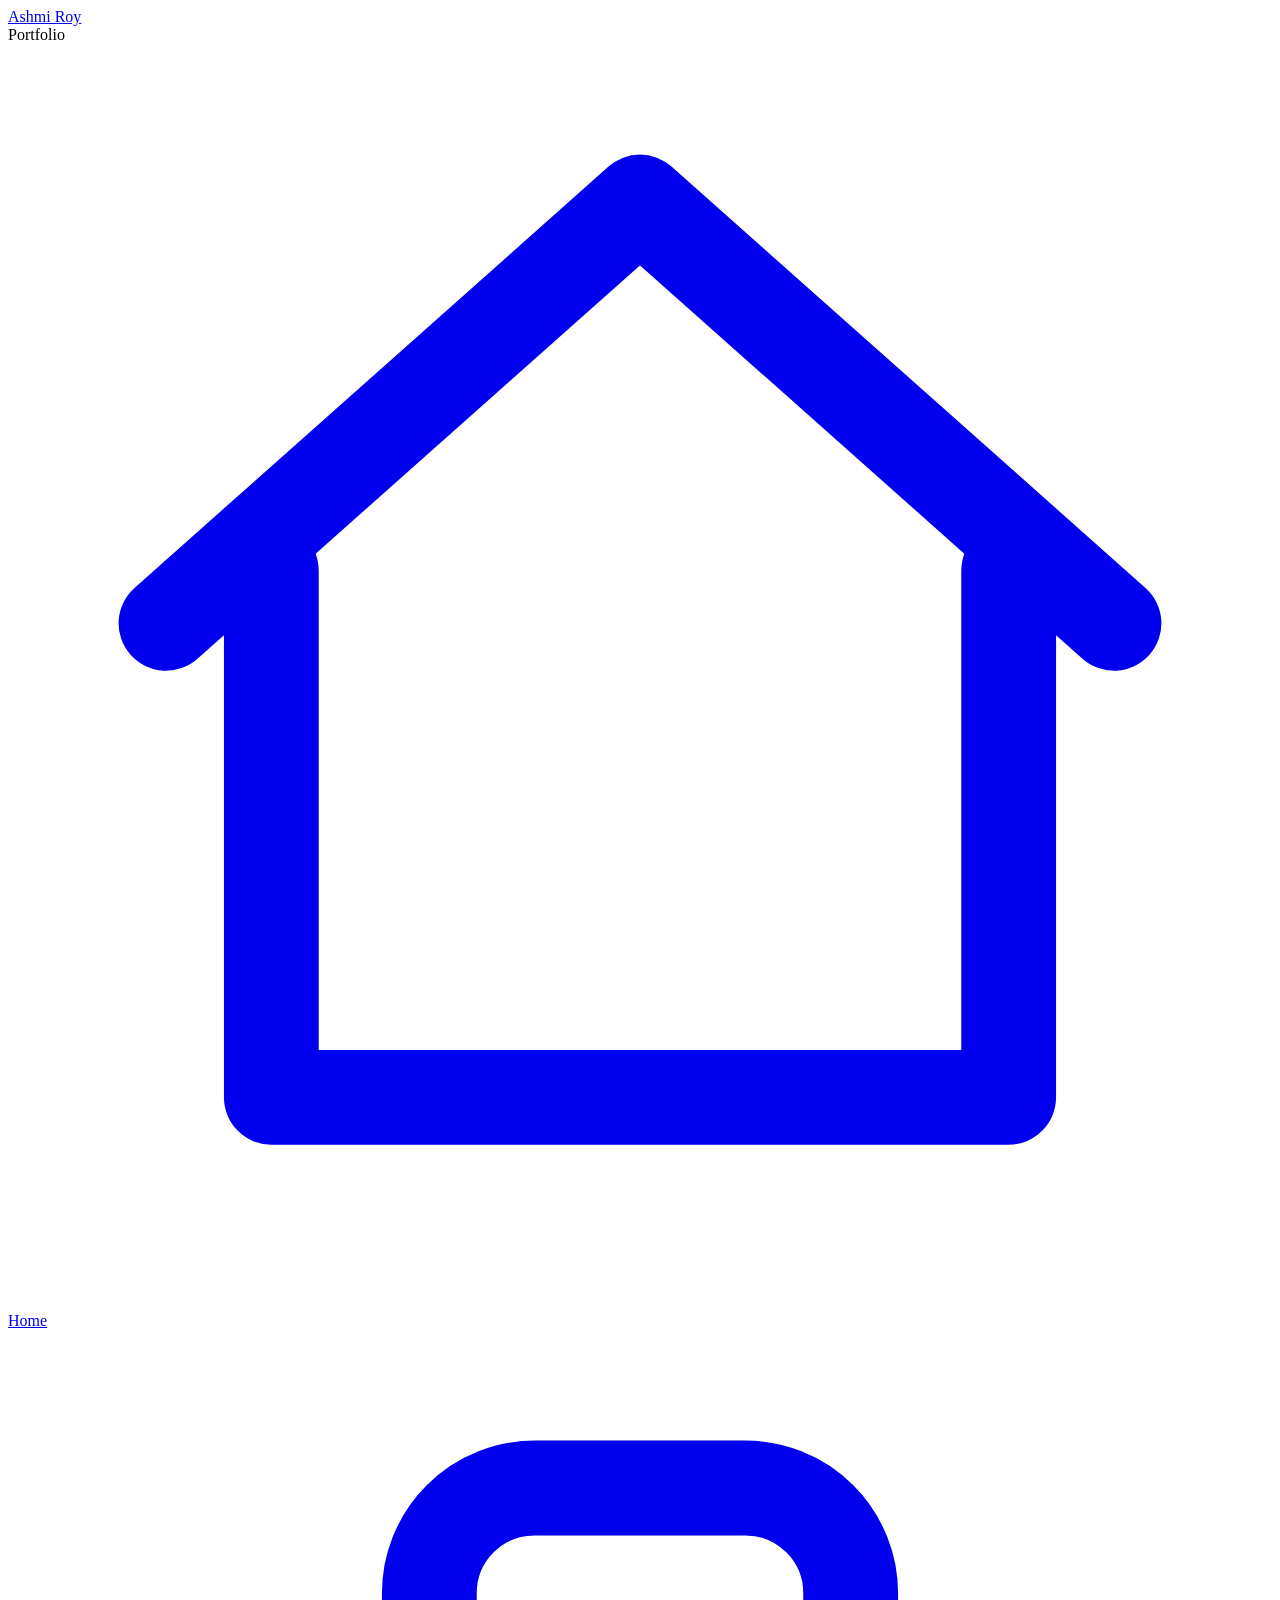
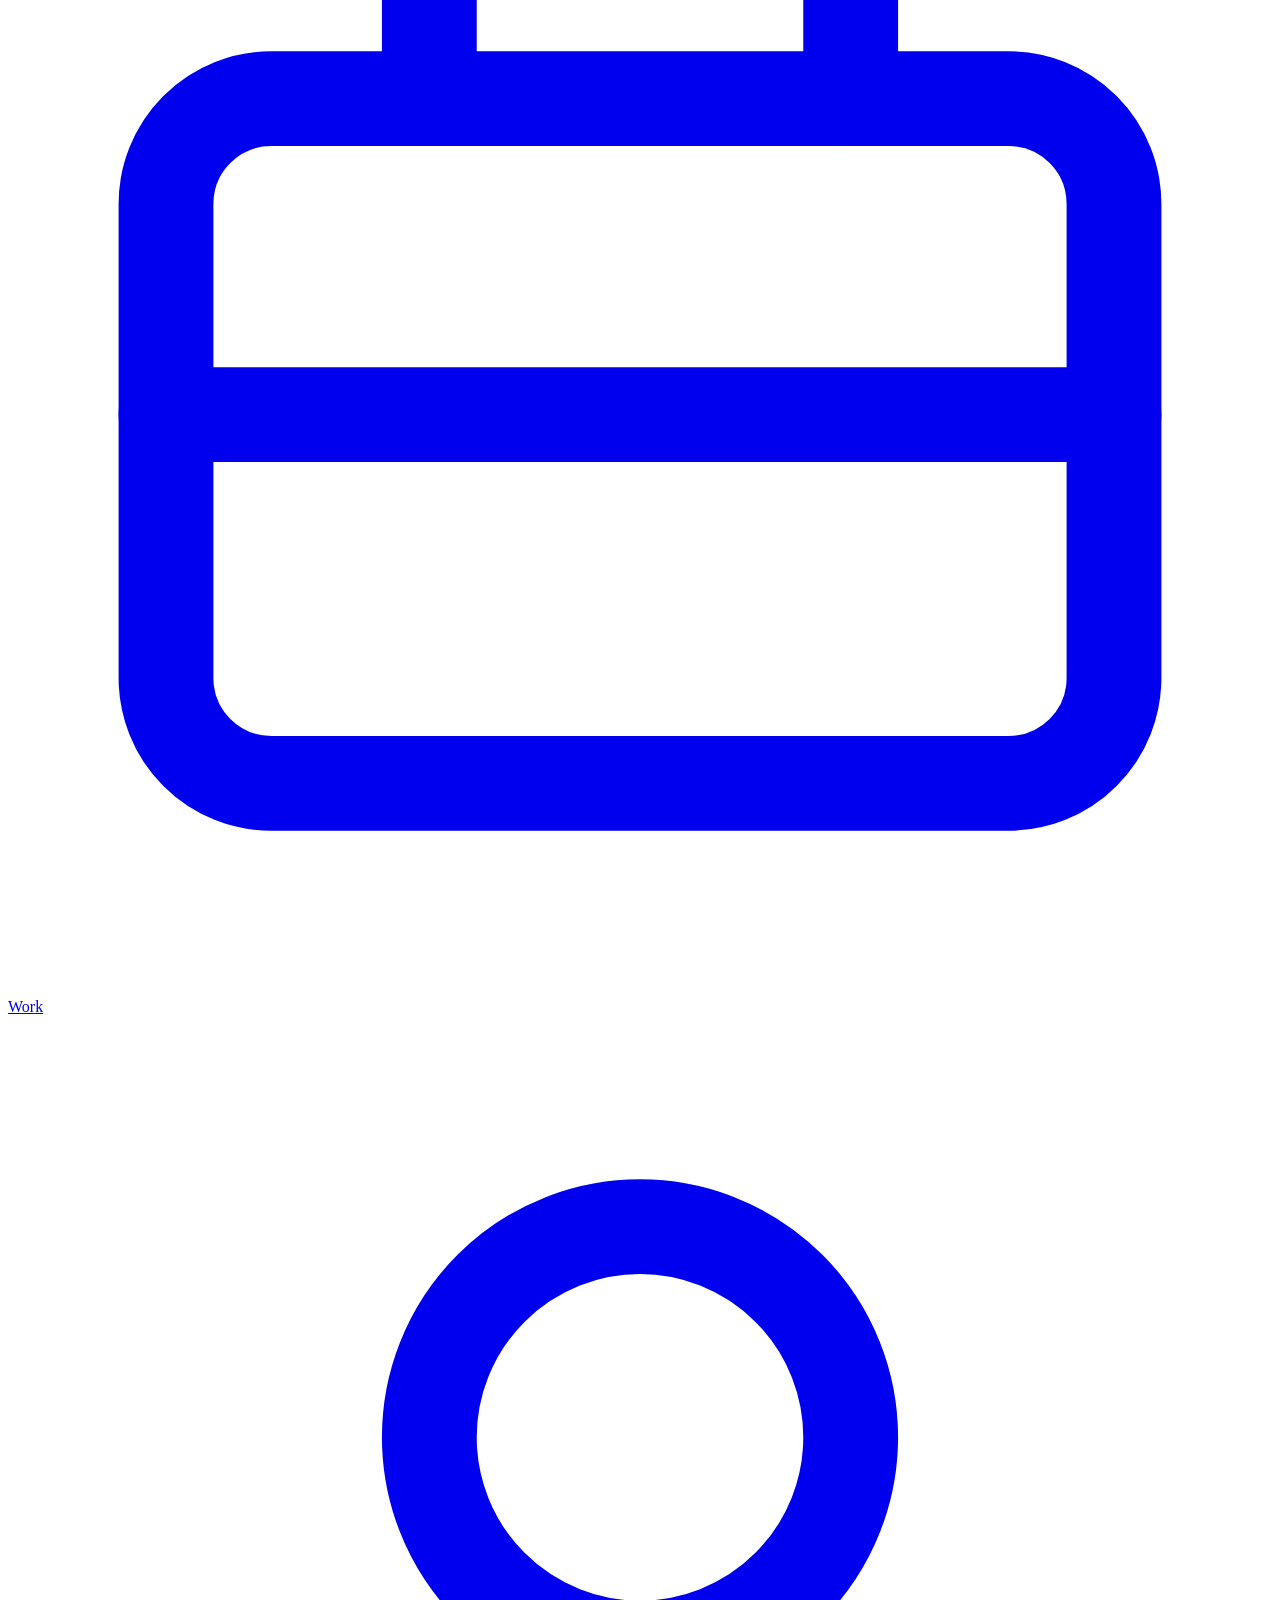
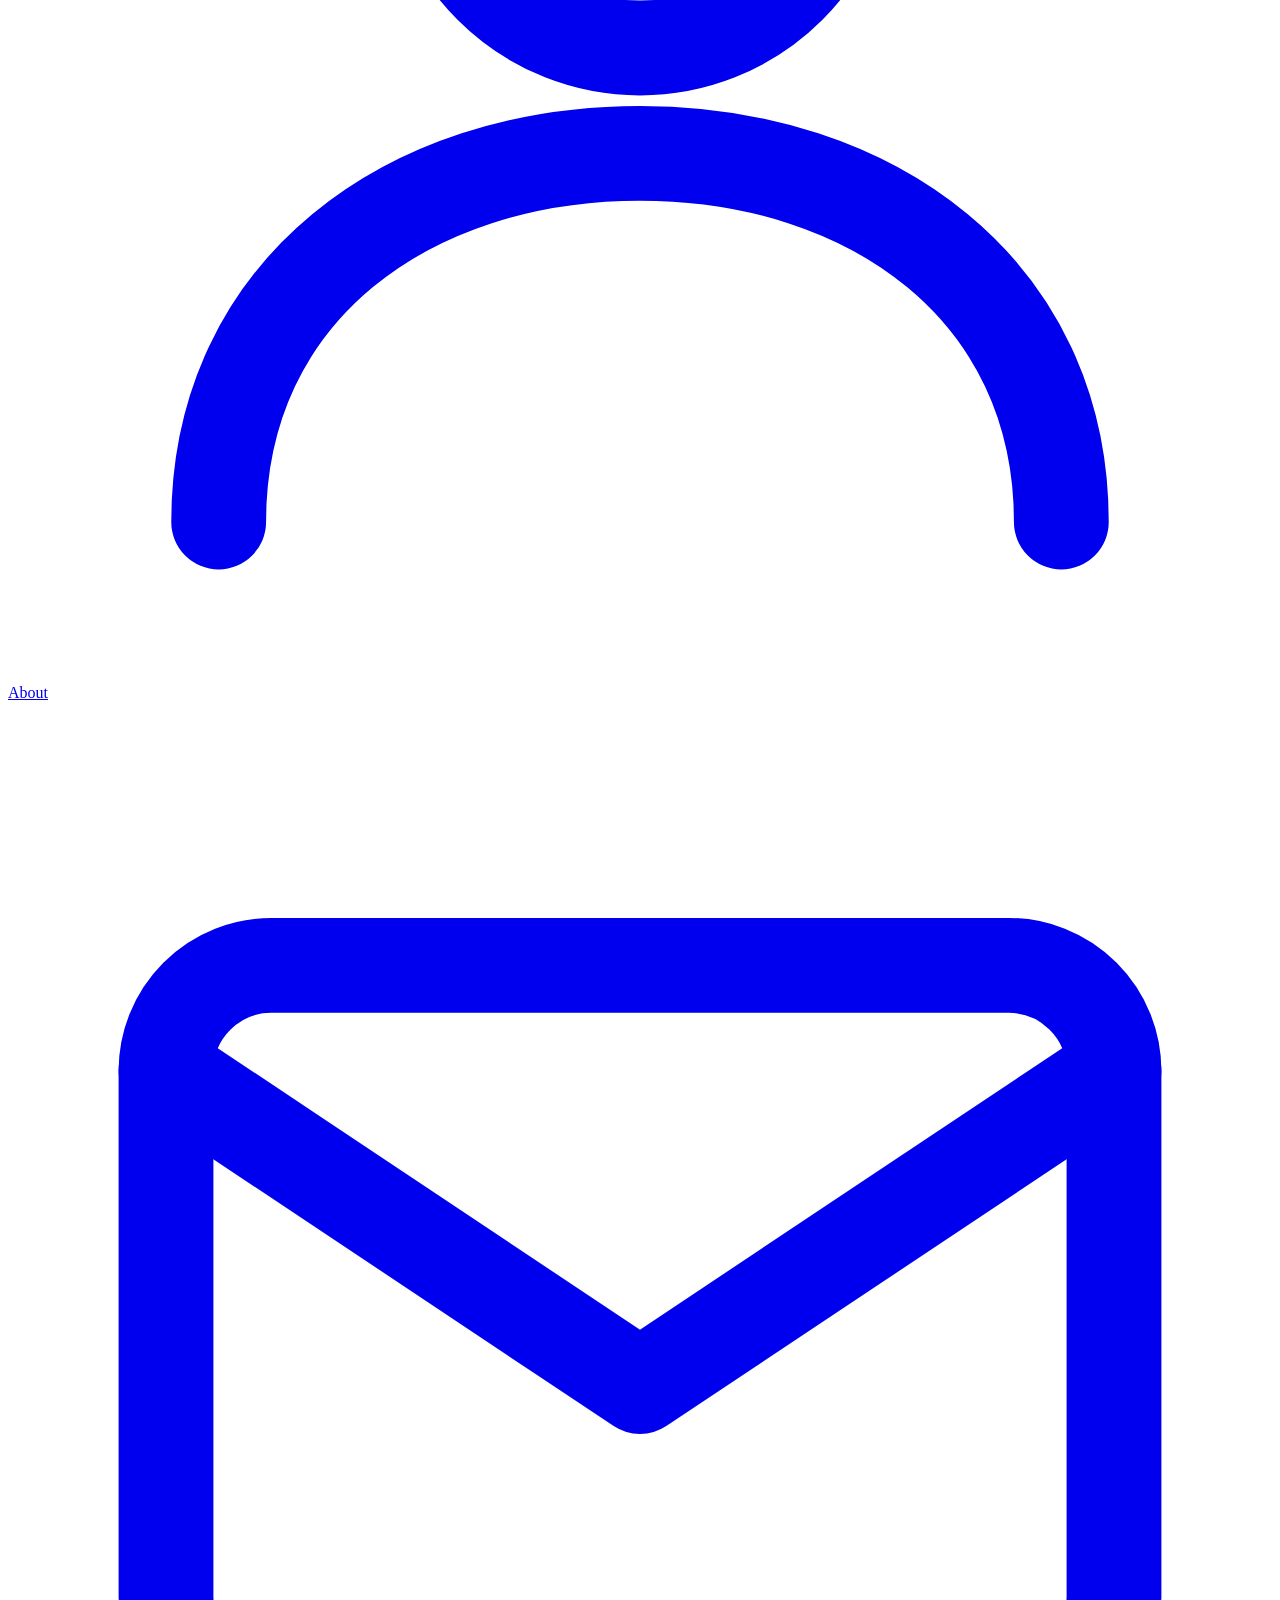
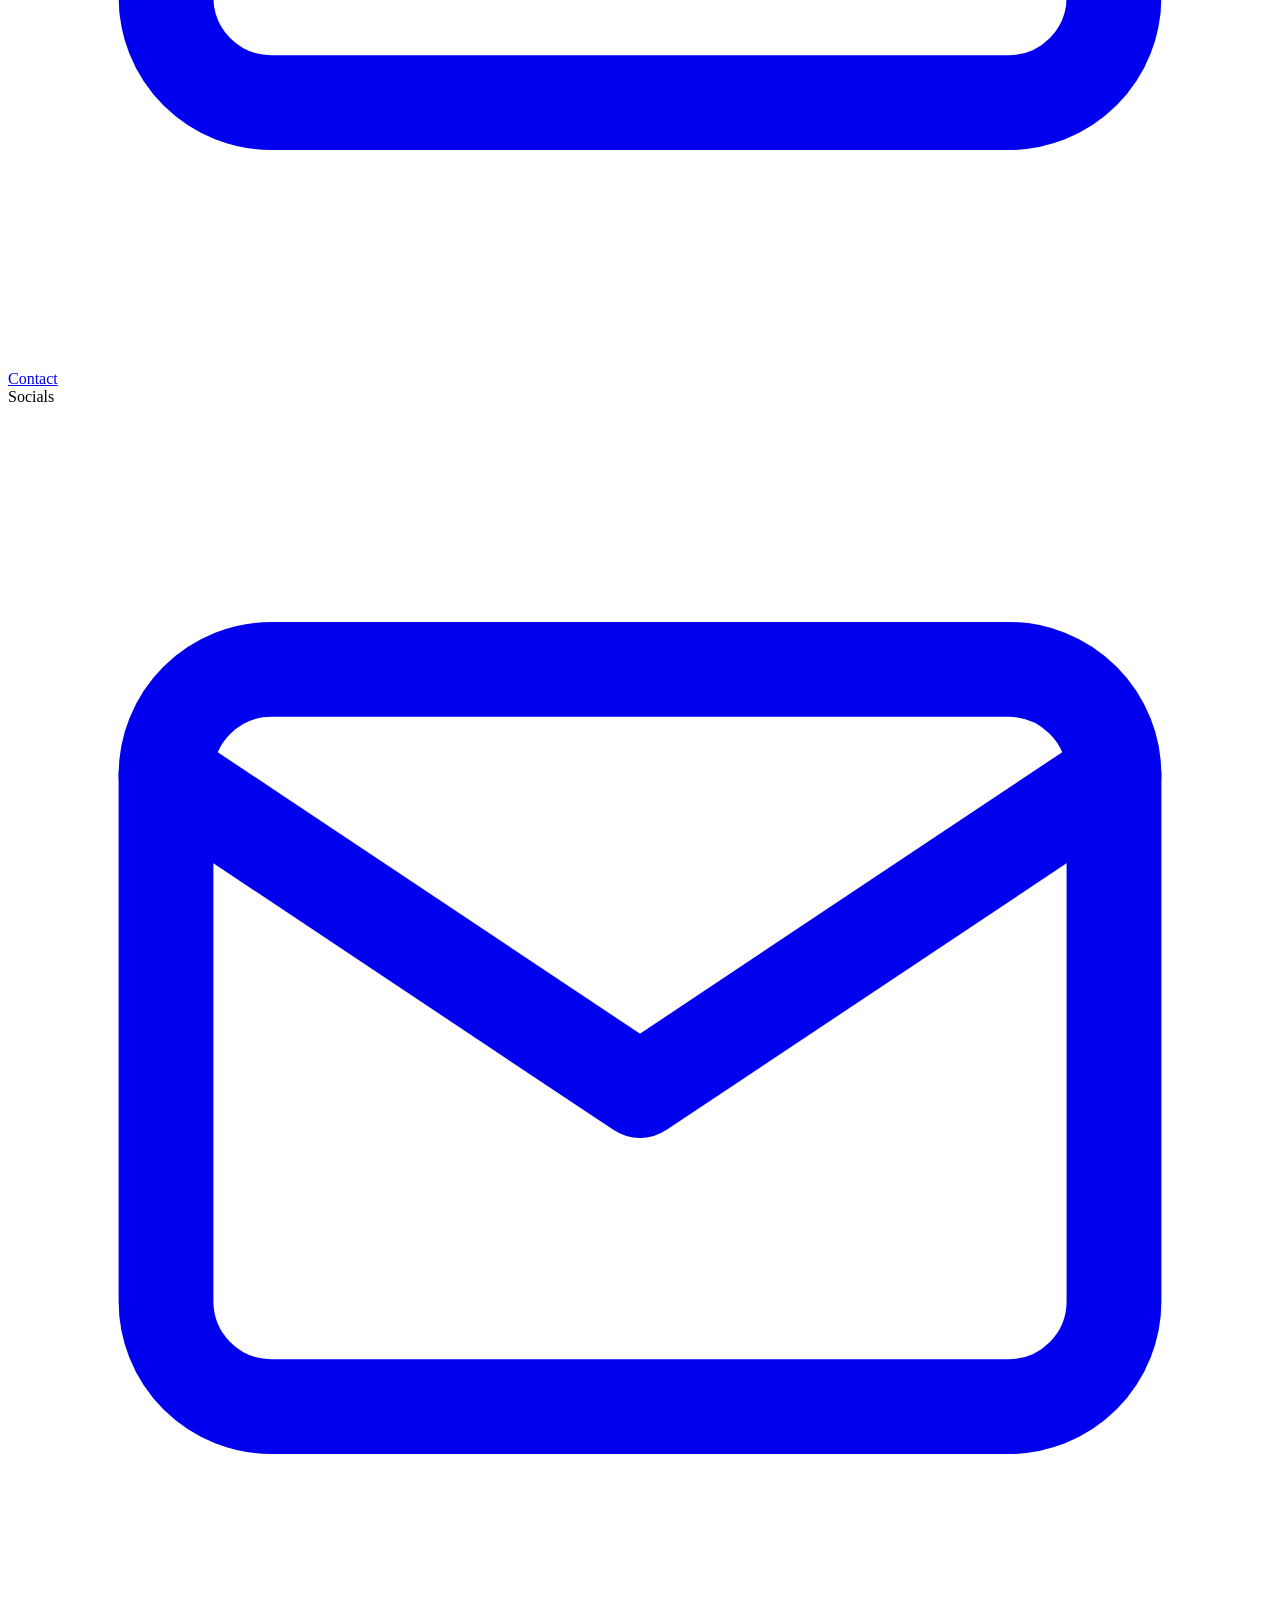
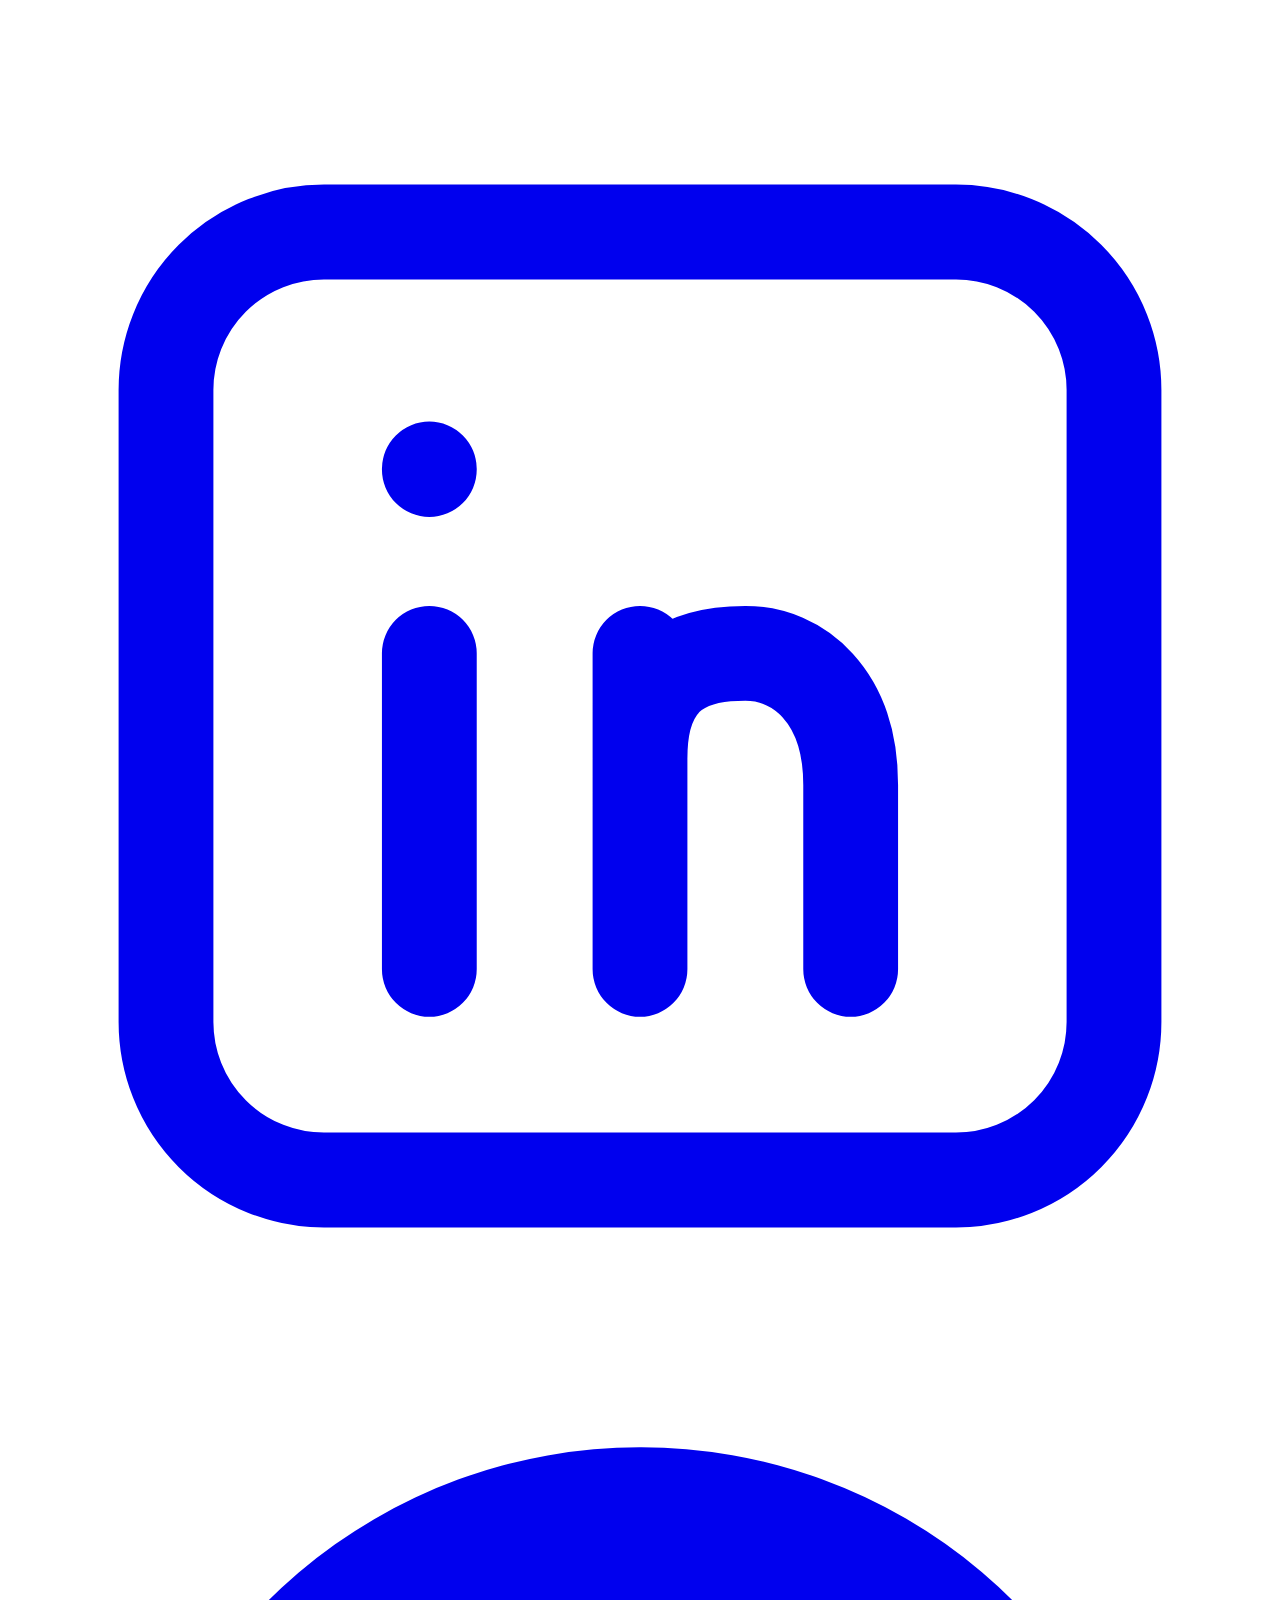
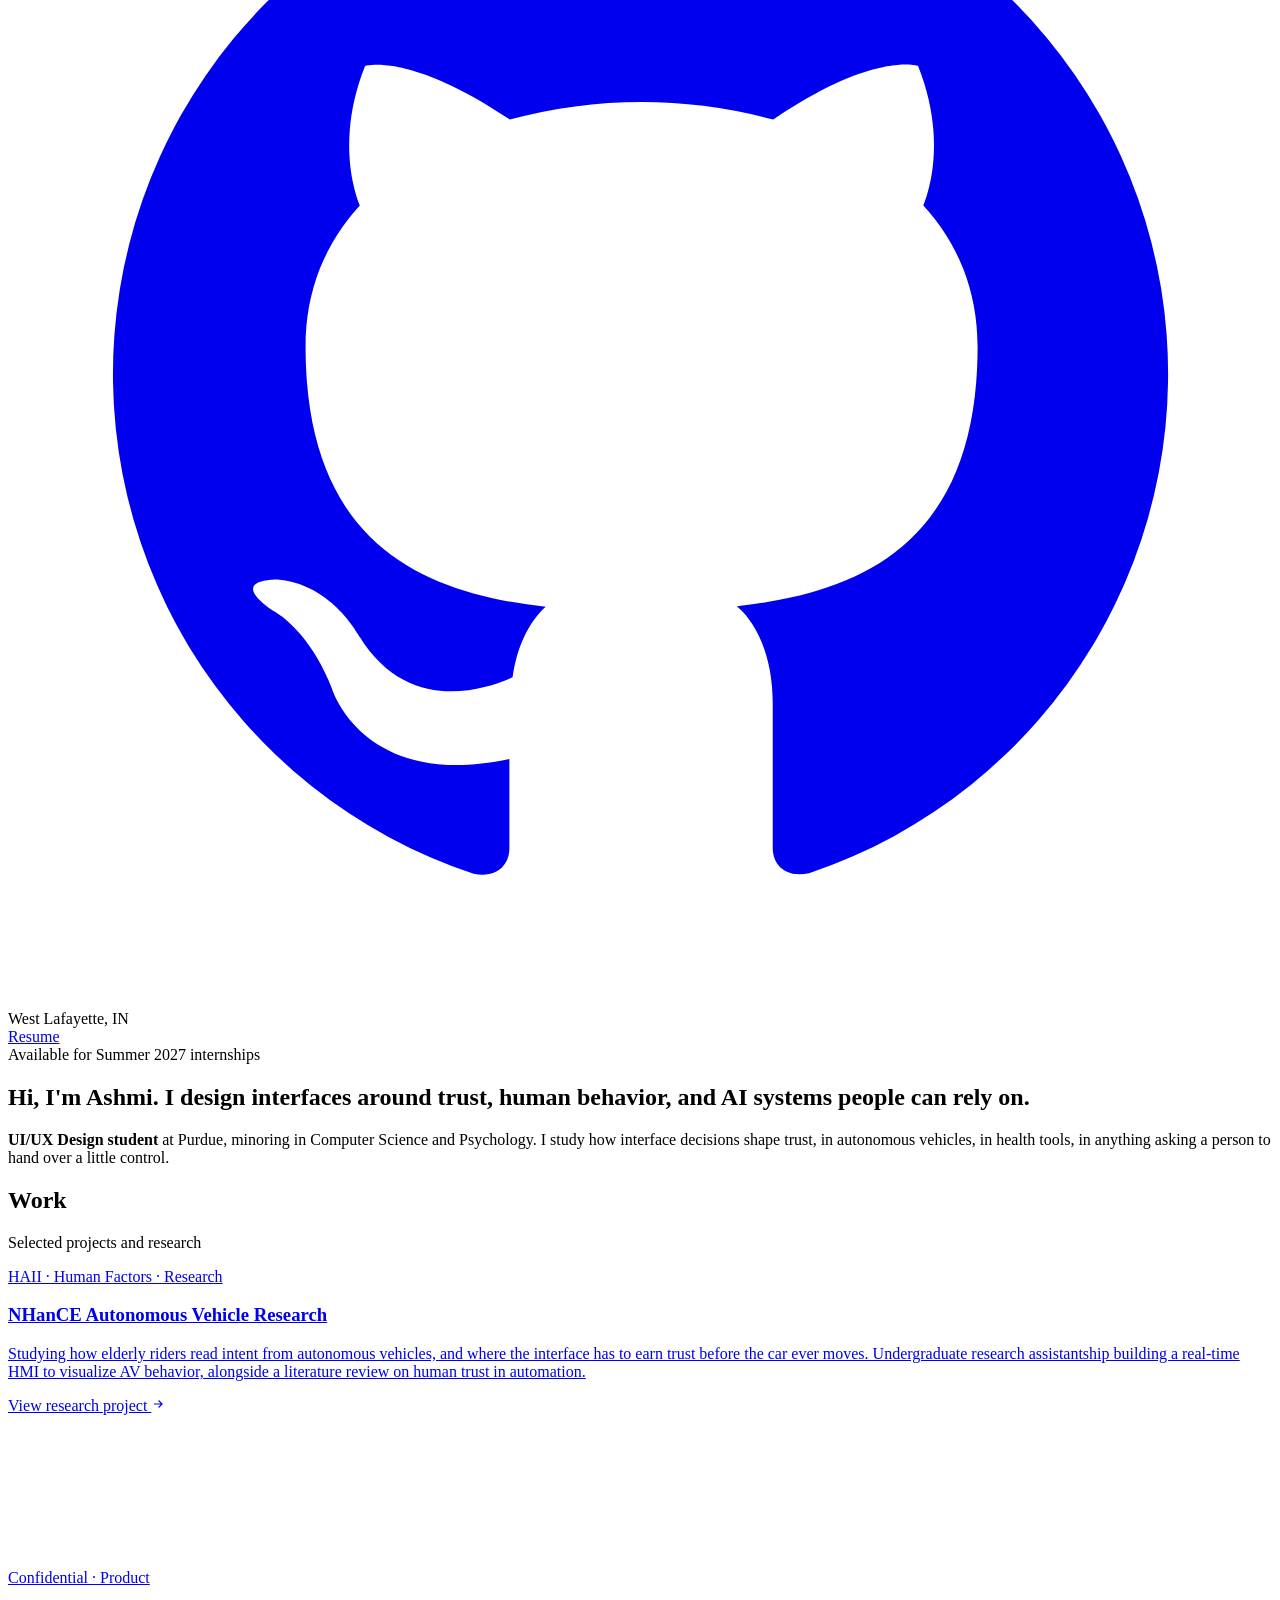
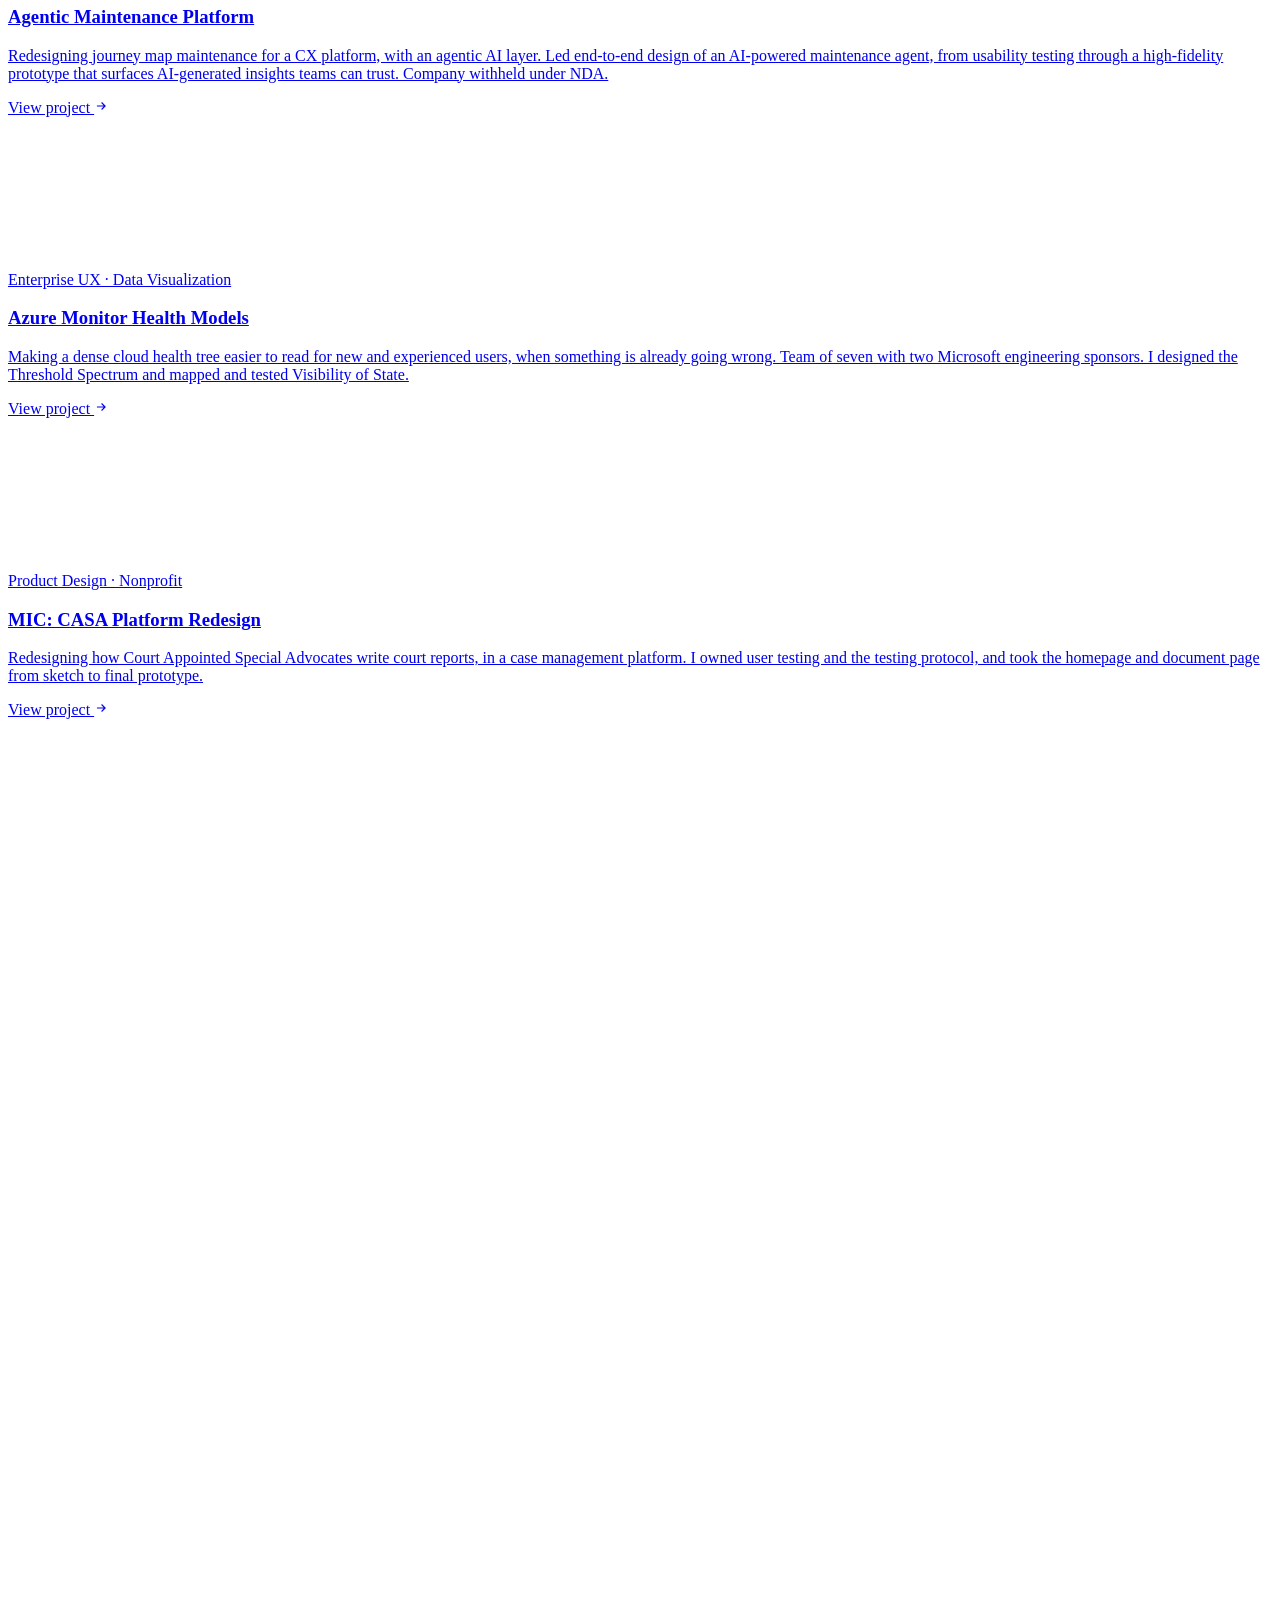
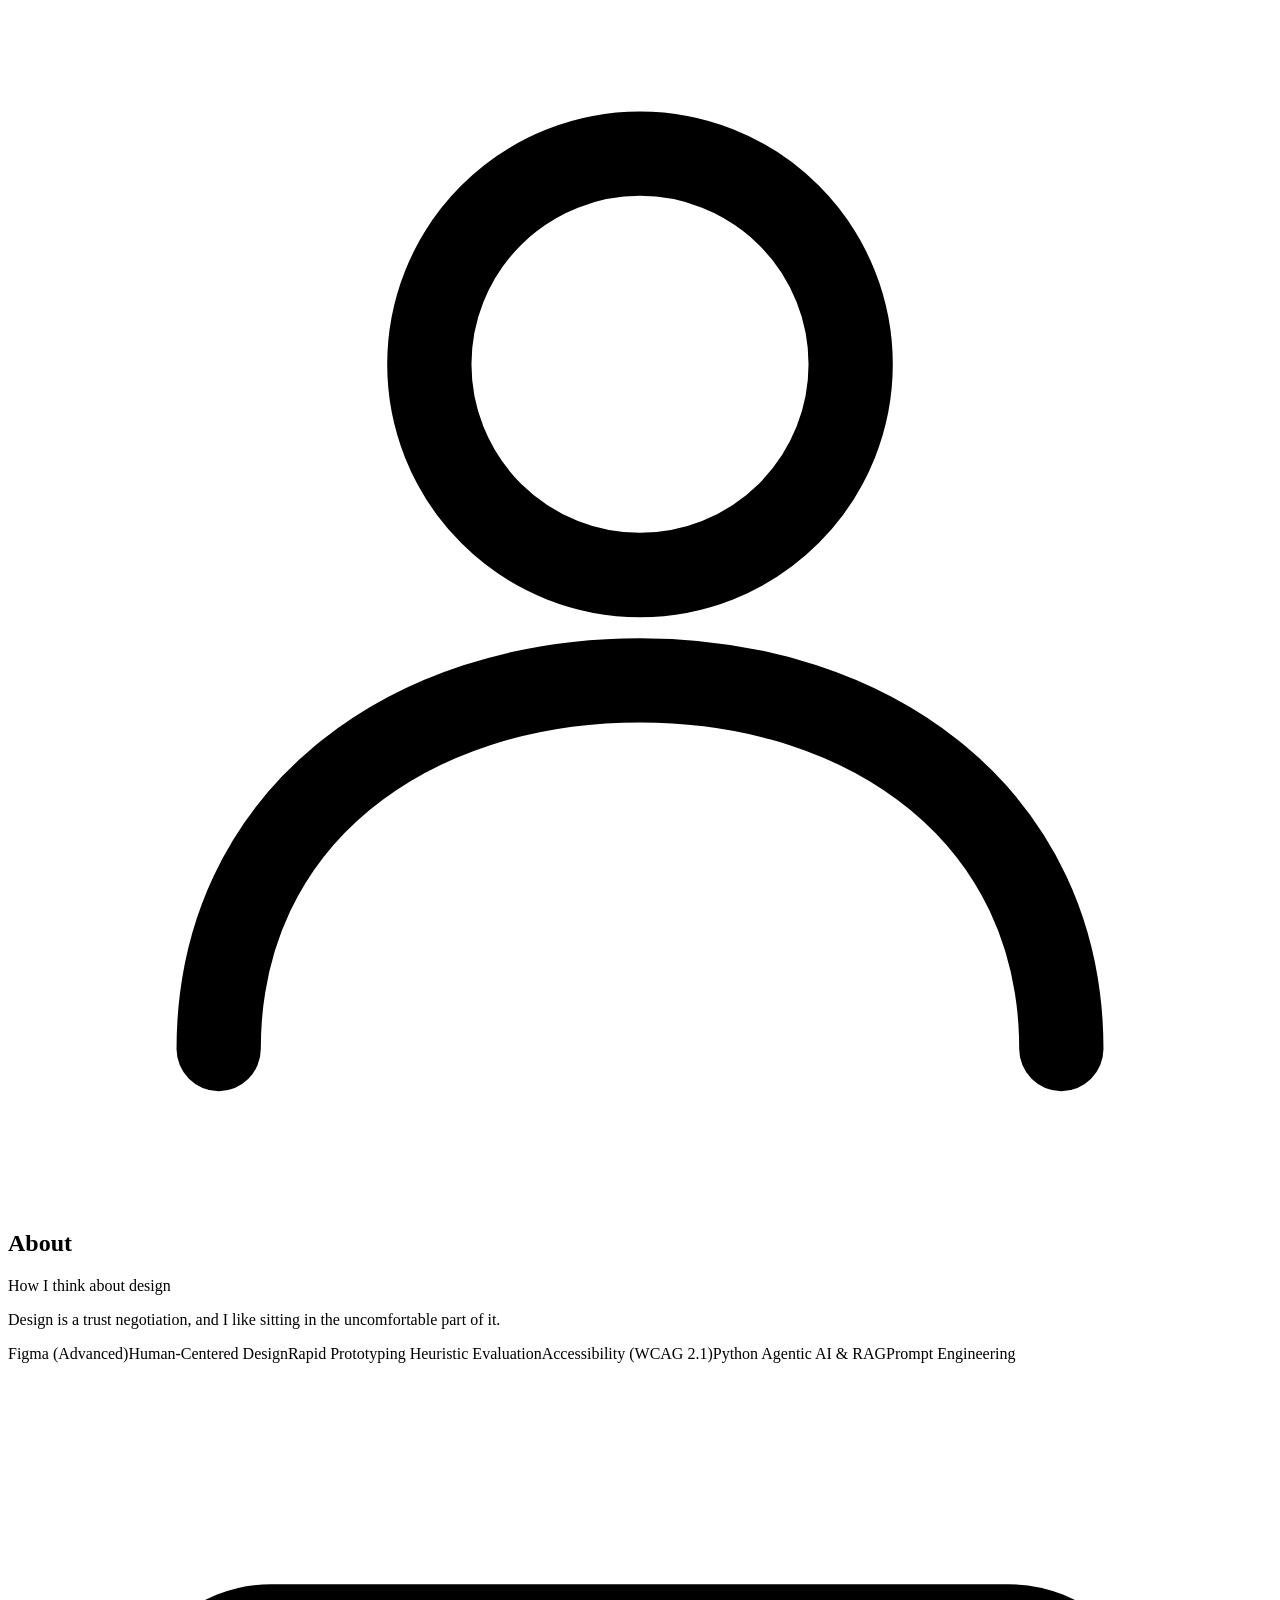
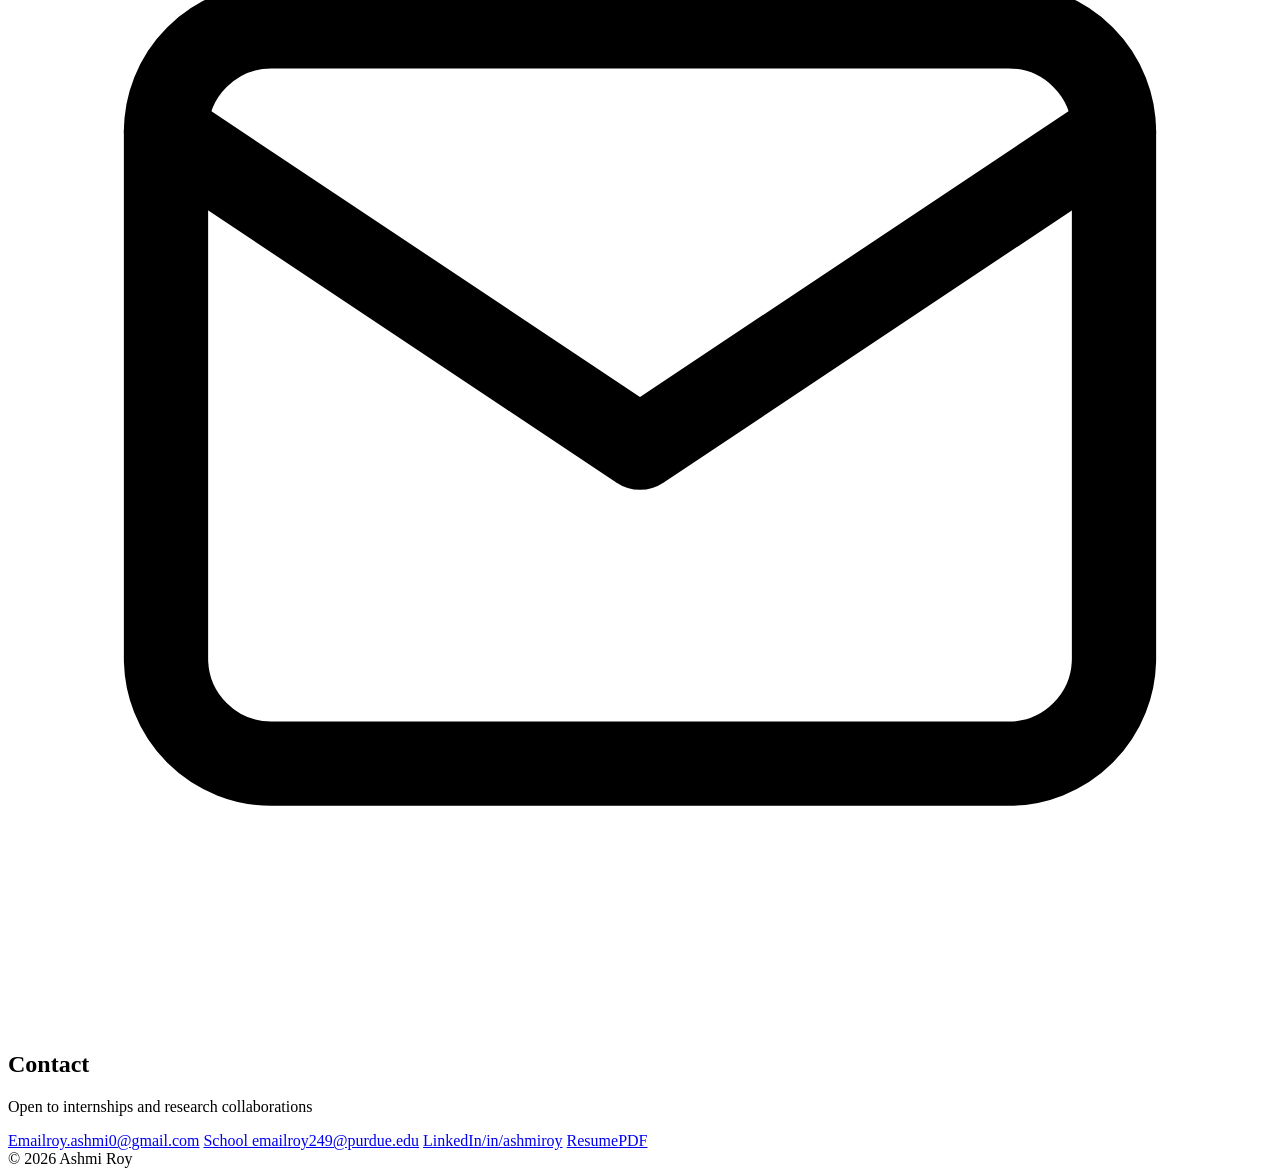
==== index.html @ 1ab1bcb1 "v24 portfolio changes" ====
<!DOCTYPE html>
<html lang="en">
<head>
<meta charset="UTF-8">
<meta name="viewport" content="width=device-width, initial-scale=1.0">
<title>ashmi.design</title>
<link rel="stylesheet" href="assets/styles.css">
</head>
<body class="home">
<div class="shell">
  <aside class="side">
    <div class="side-top">
      <a class="brand" href="index.html">Ashmi Roy</a>
      <div class="side-label">Portfolio</div>
      <nav class="side-nav" id="sideNav">
        <a href="#top" class="active"><svg viewBox="0 0 24 24" fill="none" stroke="currentColor" stroke-width="1.8" stroke-linecap="round" stroke-linejoin="round"><path d="M3 11l9-8 9 8"/><path d="M5 10v10h14V10"/></svg>Home</a>
        <a href="#work"><svg viewBox="0 0 24 24" fill="none" stroke="currentColor" stroke-width="1.8" stroke-linecap="round" stroke-linejoin="round"><rect x="3" y="7" width="18" height="13" rx="2"/><path d="M8 7V5a2 2 0 0 1 2-2h4a2 2 0 0 1 2 2v2M3 13h18"/></svg>Work</a>
        <a href="#about"><svg viewBox="0 0 24 24" fill="none" stroke="currentColor" stroke-width="1.8" stroke-linecap="round" stroke-linejoin="round"><circle cx="12" cy="8" r="4"/><path d="M4 21c0-4.4 3.6-7 8-7s8 2.6 8 7"/></svg>About</a>
        <a href="#contact"><svg viewBox="0 0 24 24" fill="none" stroke="currentColor" stroke-width="1.8" stroke-linecap="round" stroke-linejoin="round"><rect x="3" y="5" width="18" height="14" rx="2"/><path d="M3 7l9 6 9-6"/></svg>Contact</a>
      </nav>
    </div>

    <div class="side-bottom">
      <div class="side-label">Socials</div>
      <div class="side-socials">
        <a href="mailto:roy.ashmi0@gmail.com" aria-label="Email"><svg viewBox="0 0 24 24" fill="none" stroke="currentColor" stroke-width="1.8" stroke-linecap="round" stroke-linejoin="round"><rect x="3" y="5" width="18" height="14" rx="2"/><path d="M3 7l9 6 9-6"/></svg></a>
        <a href="https://www.linkedin.com/in/ashmiroy/" target="_blank" rel="noopener" aria-label="LinkedIn"><svg viewBox="0 0 24 24" fill="none" stroke="currentColor" stroke-width="1.8" stroke-linecap="round" stroke-linejoin="round"><rect x="3" y="3" width="18" height="18" rx="3"/><path d="M8 11v6M8 7.5v.01M12 17v-6M12 13c0-1.7 1-2 2-2s2 .8 2 2.5V17"/></svg></a>
        <a href="https://github.com/ashmiroy222" target="_blank" rel="noopener" aria-label="GitHub"><svg viewBox="0 0 24 24" fill="currentColor"><path d="M12 2a10 10 0 0 0-3.16 19.49c.5.09.68-.22.68-.48v-1.7c-2.78.6-3.37-1.34-3.37-1.34-.46-1.16-1.11-1.47-1.11-1.47-.91-.62.07-.6.07-.6 1 .07 1.53 1.03 1.53 1.03.9 1.53 2.36 1.09 2.94.83.09-.65.35-1.09.63-1.34-2.22-.25-4.56-1.11-4.56-4.94 0-1.09.39-1.98 1.03-2.68-.1-.25-.45-1.27.1-2.65 0 0 .84-.27 2.75 1.02a9.5 9.5 0 0 1 5 0c1.91-1.3 2.75-1.02 2.75-1.02.55 1.38.2 2.4.1 2.65.64.7 1.03 1.59 1.03 2.68 0 3.84-2.34 4.68-4.57 4.93.36.31.68.92.68 1.85v2.74c0 .26.18.58.69.48A10 10 0 0 0 12 2Z"/></svg></a>
      </div>
      <div class="side-foot"><span class="side-loc">West Lafayette, IN</span></div>
      <a class="btn-outline" href="AshmiR_Resume.pdf" target="_blank" rel="noopener">Resume</a>
    </div>
  </aside>

  <main class="main">
    <div class="main-inner">
    <div class="availability"><i></i>Available for Summer 2027 internships</div>

    <section class="hero" id="top">
      <h1>Hi, I'm Ashmi. I design interfaces around trust, human behavior, and AI systems people can rely on.</h1>
      <p class="hero-sub"><strong>UI/UX Design student</strong> at Purdue, minoring in Computer Science and Psychology.
        I study how interface decisions shape trust, in autonomous vehicles, in health tools, in anything
        asking a person to hand over a little control.</p>
    </section>

    <section class="block" id="work">
      <div class="block-head">
        <div><h2>Work</h2><p>Selected projects and research</p></div>
      </div>

      <div class="work-list">
        <a class="work-row" href="projects/nhance.html">
          <div class="work-text">
            <span class="tag">HAII · Human Factors · Research</span>
            <h3>NHanCE Autonomous Vehicle Research</h3>
            <p>Studying how elderly riders read intent from autonomous vehicles, and where the interface has to earn trust before the car ever moves. Undergraduate research assistantship building a real-time HMI to visualize AV behavior, alongside a literature review on human trust in automation.</p>
            <span class="work-cta">View research project <svg viewBox="0 0 24 24" width="14" height="14" fill="none" stroke="currentColor" stroke-width="2"><path d="M5 12h14M13 6l6 6-6 6"/></svg></span>
          </div>
          <div class="work-img"><video src="assets/video/nhance-cover.mp4" poster="assets/img/nhance-dashboard-poster.jpg" autoplay muted loop playsinline preload="metadata" aria-label="Dashboard interface visualizing autonomous vehicle sensor data for the NHanCE Lab research"></video></div>
        </a>

        <a class="work-row" href="projects/agentic-ai.html">
          <div class="work-text">
            <span class="tag">Confidential · Product</span>
            <h3>Agentic Maintenance Platform</h3>
            <p>Redesigning journey map maintenance for a CX platform, with an agentic AI layer. Led end-to-end design of an AI-powered maintenance agent, from usability testing through a high-fidelity prototype that surfaces AI-generated insights teams can trust. Company withheld under NDA.</p>
            <span class="work-cta">View project <svg viewBox="0 0 24 24" width="14" height="14" fill="none" stroke="currentColor" stroke-width="2"><path d="M5 12h14M13 6l6 6-6 6"/></svg></span>
          </div>
          <div class="work-img"><video src="assets/video/jt-ai-suggestions.mp4" poster="assets/img/jt-ai-suggestions-poster.jpg" autoplay muted loop playsinline preload="metadata" aria-label="Prototype of AI suggestions appearing inside a journey map"></video></div>
        </a>

        <a class="work-row" href="projects/azure-health.html">
          <div class="work-text">
            <span class="tag">Enterprise UX · Data Visualization</span>
            <h3>Azure Monitor Health Models</h3>
            <p>Making a dense cloud health tree easier to read for new and experienced users, when something is already going wrong. Team of seven with two Microsoft engineering sponsors. I designed the Threshold Spectrum and mapped and tested Visibility of State.</p>
            <span class="work-cta">View project <svg viewBox="0 0 24 24" width="14" height="14" fill="none" stroke="currentColor" stroke-width="2"><path d="M5 12h14M13 6l6 6-6 6"/></svg></span>
          </div>
          <div class="work-img"><video src="assets/video/azure-cover.mp4" poster="assets/img/azure-cover-poster.jpg" autoplay muted loop playsinline preload="metadata" aria-label="Animated health model tree for Azure Monitor Health Models"></video></div>
        </a>

        <a class="work-row" href="projects/casa.html">
          <div class="work-text">
            <span class="tag">Product Design · Nonprofit</span>
            <h3>MIC: CASA Platform Redesign</h3>
            <p>Redesigning how Court Appointed Special Advocates write court reports, in a case management platform. I owned user testing and the testing protocol, and took the homepage and document page from sketch to final prototype.</p>
            <span class="work-cta">View project <svg viewBox="0 0 24 24" width="14" height="14" fill="none" stroke="currentColor" stroke-width="2"><path d="M5 12h14M13 6l6 6-6 6"/></svg></span>
          </div>
          <div class="work-img" style="aspect-ratio:2162/1408;"><video src="assets/video/mic-cover.mp4" poster="assets/img/mic-cover-poster.jpg" autoplay muted loop playsinline preload="metadata" aria-label="Prototype of writing and submitting a court report in the MIC platform"></video></div>
        </a>
      </div>
    </section>

    <section class="block" id="about">
      <div class="block-head">
        <div class="block-icon"><svg viewBox="0 0 24 24" fill="none" stroke="currentColor" stroke-width="1.6" stroke-linecap="round" stroke-linejoin="round"><circle cx="12" cy="8" r="4"/><path d="M4 21c0-4.4 3.6-7 8-7s8 2.6 8 7"/></svg></div>
        <div><h2>About</h2><p>How I think about design</p></div>
      </div>
      <p class="about-lead">Design is a trust negotiation, and I like sitting in the uncomfortable part of it.</p>
      <div class="toollist">
        <span>Figma (Advanced)</span><span>Human-Centered Design</span><span>Rapid Prototyping</span>
        <span>Heuristic Evaluation</span><span>Accessibility (WCAG 2.1)</span><span>Python</span>
        <span>Agentic AI &amp; RAG</span><span>Prompt Engineering</span>
      </div>
    </section>

    <section class="block" id="contact">
      <div class="block-head">
        <div class="block-icon"><svg viewBox="0 0 24 24" fill="none" stroke="currentColor" stroke-width="1.6" stroke-linecap="round" stroke-linejoin="round"><rect x="3" y="5" width="18" height="14" rx="2"/><path d="M3 7l9 6 9-6"/></svg></div>
        <div><h2>Contact</h2><p>Open to internships and research collaborations</p></div>
      </div>
      <div class="contact-list">
        <a class="contact-link" href="mailto:roy.ashmi0@gmail.com"><span>Email</span><span class="small">roy.ashmi0@gmail.com</span></a>
        <a class="contact-link" href="mailto:roy249@purdue.edu"><span>School email</span><span class="small">roy249@purdue.edu</span></a>
        <a class="contact-link" href="https://www.linkedin.com/in/ashmiroy/" target="_blank" rel="noopener"><span>LinkedIn</span><span class="small">/in/ashmiroy</span></a>
        <a class="contact-link" href="AshmiR_Resume.pdf" target="_blank" rel="noopener"><span>Resume</span><span class="small">PDF</span></a>
      </div>
    </section>

    <footer class="site-footer">© 2026 Ashmi Roy</footer>
    </div>
  </main>
</div>

<script src="assets/script.js"></script>
</body>
</html>
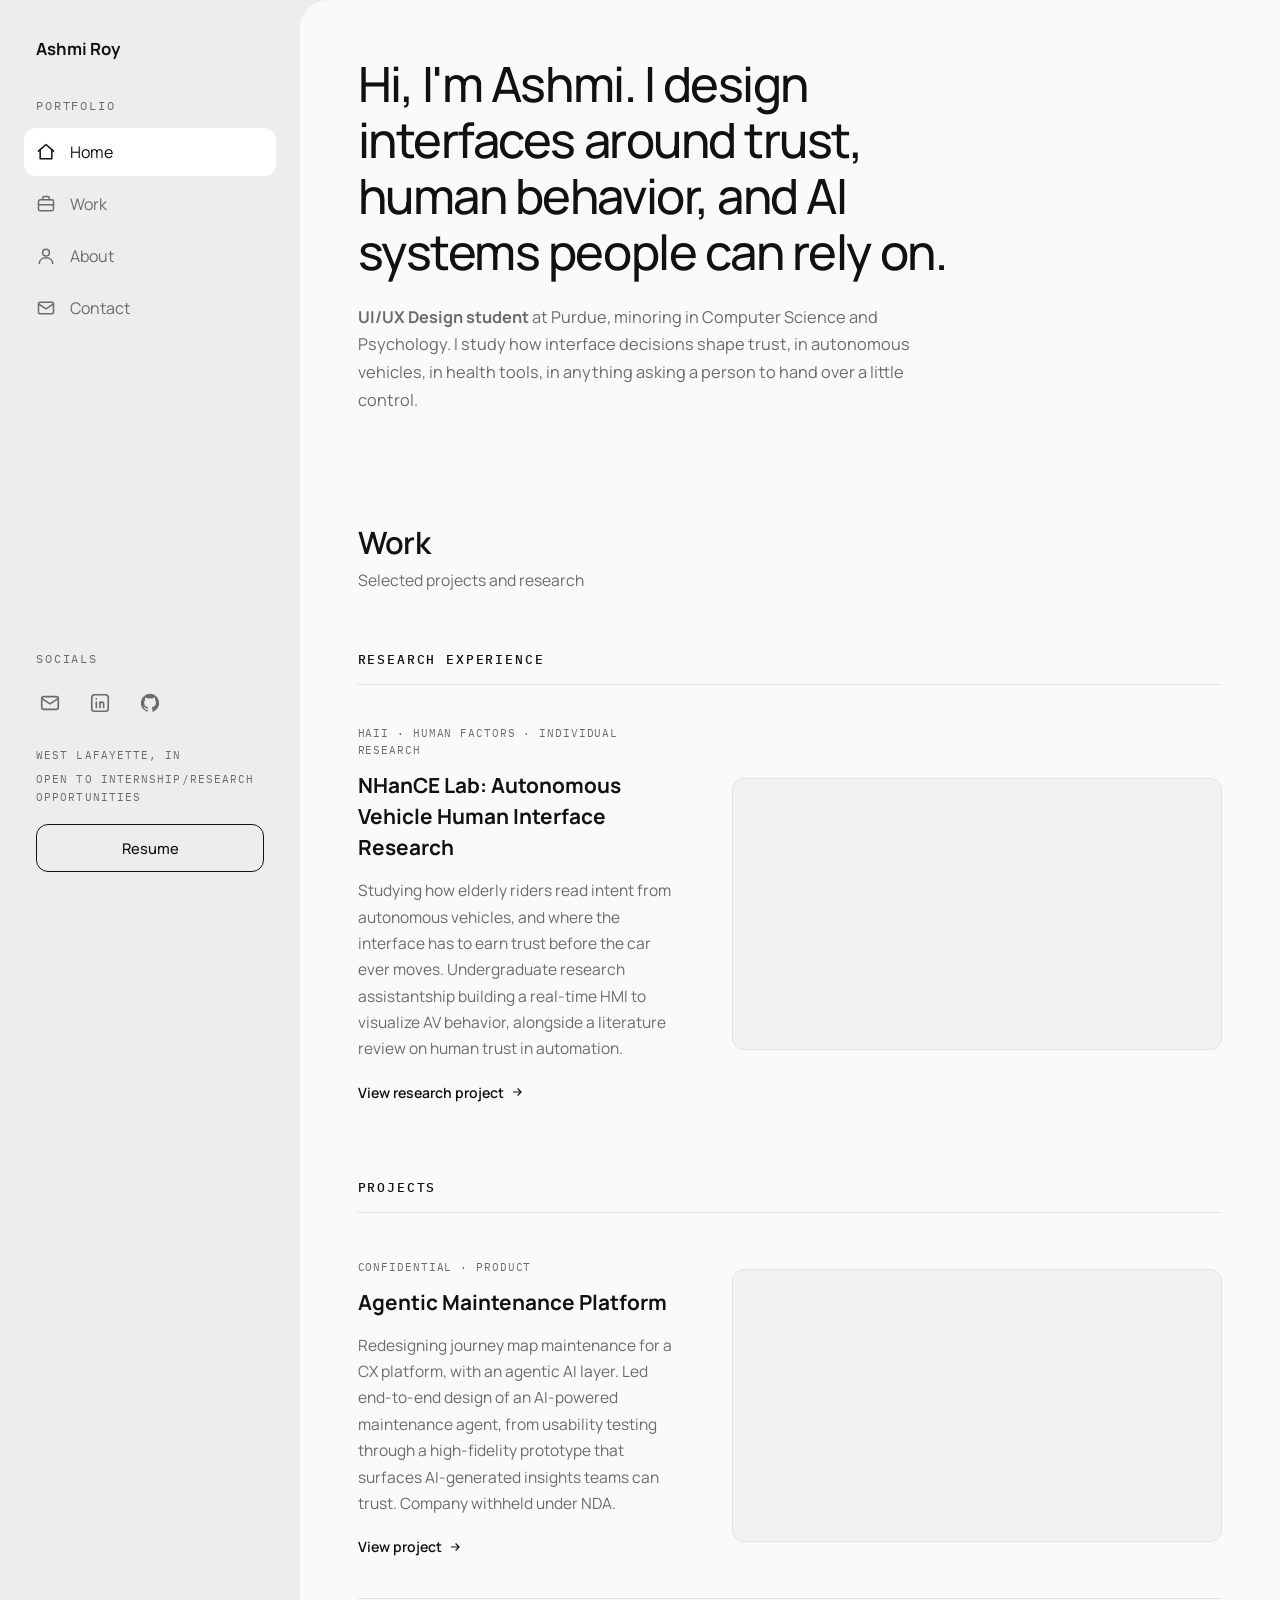
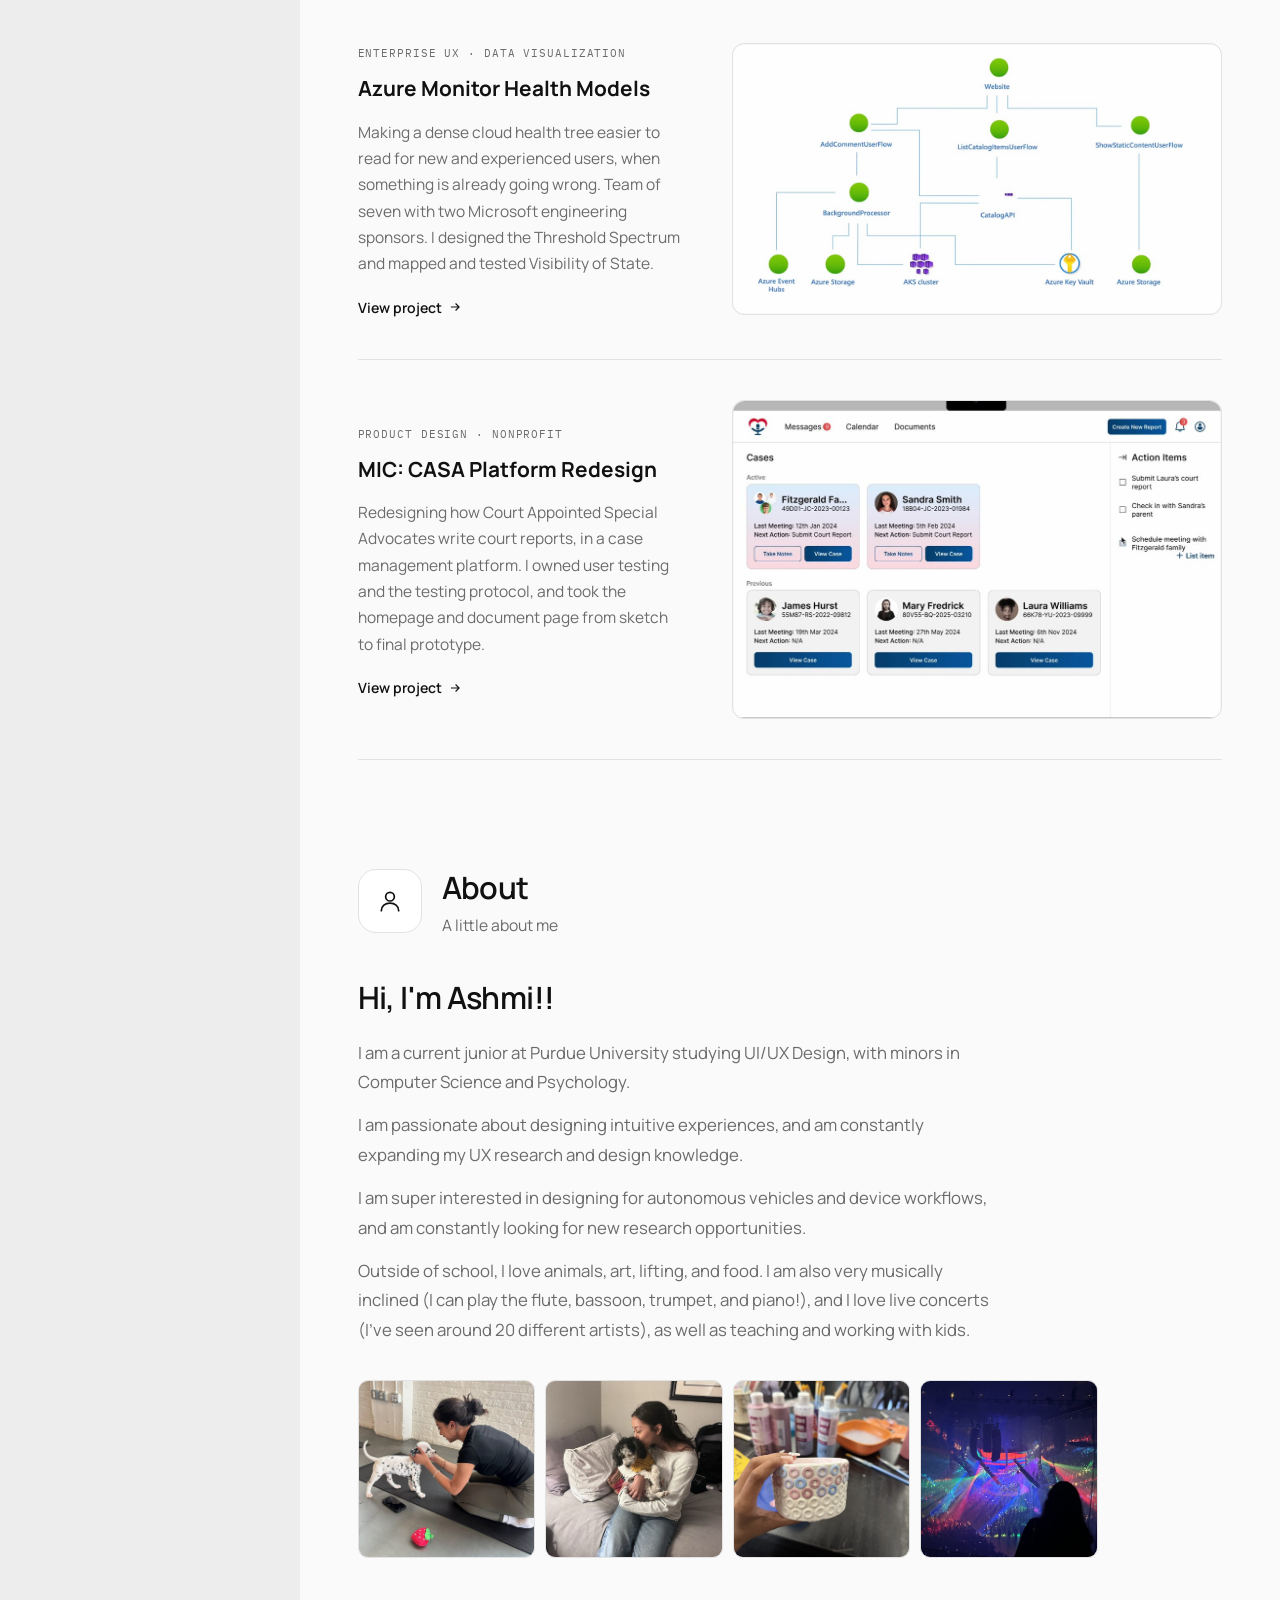
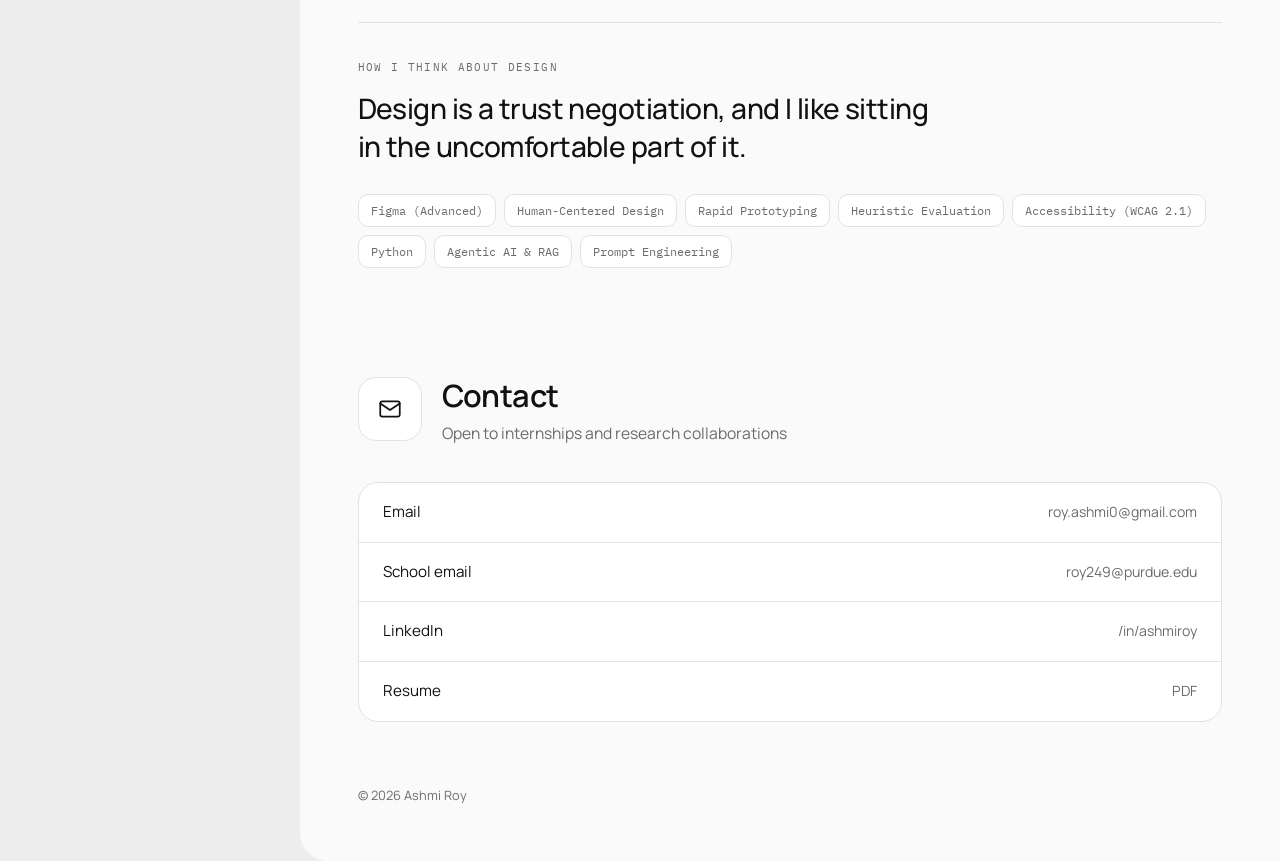
==== commit b11d9949: "v37 changes update text" ====
--- a/index.html
+++ b/index.html
@@ -28,13 +28,13 @@
         <a href="https://github.com/ashmiroy222" target="_blank" rel="noopener" aria-label="GitHub"><svg viewBox="0 0 24 24" fill="currentColor"><path d="M12 2a10 10 0 0 0-3.16 19.49c.5.09.68-.22.68-.48v-1.7c-2.78.6-3.37-1.34-3.37-1.34-.46-1.16-1.11-1.47-1.11-1.47-.91-.62.07-.6.07-.6 1 .07 1.53 1.03 1.53 1.03.9 1.53 2.36 1.09 2.94.83.09-.65.35-1.09.63-1.34-2.22-.25-4.56-1.11-4.56-4.94 0-1.09.39-1.98 1.03-2.68-.1-.25-.45-1.27.1-2.65 0 0 .84-.27 2.75 1.02a9.5 9.5 0 0 1 5 0c1.91-1.3 2.75-1.02 2.75-1.02.55 1.38.2 2.4.1 2.65.64.7 1.03 1.59 1.03 2.68 0 3.84-2.34 4.68-4.57 4.93.36.31.68.92.68 1.85v2.74c0 .26.18.58.69.48A10 10 0 0 0 12 2Z"/></svg></a>
       </div>
       <div class="side-foot"><span class="side-loc">West Lafayette, IN</span></div>
+      <div class="side-status">Open to internship/research opportunities</div>
       <a class="btn-outline" href="AshmiR_Resume.pdf" target="_blank" rel="noopener">Resume</a>
     </div>
   </aside>
 
   <main class="main">
     <div class="main-inner">
-    <div class="availability"><i></i>Available for Summer 2027 internships</div>
 
     <section class="hero" id="top">
       <h1>Hi, I'm Ashmi. I design interfaces around trust, human behavior, and AI systems people can rely on.</h1>
@@ -49,16 +49,18 @@
       </div>
 
       <div class="work-list">
+        <div class="work-group">Research experience</div>
         <a class="work-row" href="projects/nhance.html">
           <div class="work-text">
-            <span class="tag">HAII · Human Factors · Research</span>
-            <h3>NHanCE Autonomous Vehicle Research</h3>
+            <span class="tag">HAII · Human Factors · Individual Research</span>
+            <h3>NHanCE Lab: Autonomous Vehicle Human Interface Research</h3>
             <p>Studying how elderly riders read intent from autonomous vehicles, and where the interface has to earn trust before the car ever moves. Undergraduate research assistantship building a real-time HMI to visualize AV behavior, alongside a literature review on human trust in automation.</p>
             <span class="work-cta">View research project <svg viewBox="0 0 24 24" width="14" height="14" fill="none" stroke="currentColor" stroke-width="2"><path d="M5 12h14M13 6l6 6-6 6"/></svg></span>
           </div>
           <div class="work-img"><video src="assets/video/nhance-cover.mp4" poster="assets/img/nhance-dashboard-poster.jpg" autoplay muted loop playsinline preload="metadata" aria-label="Dashboard interface visualizing autonomous vehicle sensor data for the NHanCE Lab research"></video></div>
         </a>
 
+        <div class="work-group">Projects</div>
         <a class="work-row" href="projects/agentic-ai.html">
           <div class="work-text">
             <span class="tag">Confidential · Product</span>
@@ -94,13 +96,32 @@
     <section class="block" id="about">
       <div class="block-head">
         <div class="block-icon"><svg viewBox="0 0 24 24" fill="none" stroke="currentColor" stroke-width="1.6" stroke-linecap="round" stroke-linejoin="round"><circle cx="12" cy="8" r="4"/><path d="M4 21c0-4.4 3.6-7 8-7s8 2.6 8 7"/></svg></div>
-        <div><h2>About</h2><p>How I think about design</p></div>
+        <div><h2>About</h2><p>A little about me</p></div>
       </div>
-      <p class="about-lead">Design is a trust negotiation, and I like sitting in the uncomfortable part of it.</p>
-      <div class="toollist">
-        <span>Figma (Advanced)</span><span>Human-Centered Design</span><span>Rapid Prototyping</span>
-        <span>Heuristic Evaluation</span><span>Accessibility (WCAG 2.1)</span><span>Python</span>
-        <span>Agentic AI &amp; RAG</span><span>Prompt Engineering</span>
+
+      <div class="about-copy">
+        <h3 class="about-hi">Hi, I'm Ashmi!!</h3>
+        <p>I am a current junior at Purdue University studying UI/UX Design, with minors in Computer Science and Psychology.</p>
+        <p>I am passionate about designing intuitive experiences, and am constantly expanding my UX research and design knowledge.</p>
+        <p>I am super interested in designing for autonomous vehicles and device workflows, and am constantly looking for new research opportunities.</p>
+        <p>Outside of school, I love animals, art, lifting, and food. I am also very musically inclined (I can play the flute, bassoon, trumpet, and piano!), and I love live concerts (I've seen around 20 different artists), as well as teaching and working with kids.</p>
+      </div>
+
+      <div class="about-photos">
+        <figure class="top"><img src="assets/img/about-dog.jpg" alt="Ashmi kneeling on a yoga mat, petting a Dalmatian puppy" loading="lazy"></figure>
+        <figure><img src="assets/img/about-dog-2.jpg" alt="Ashmi kissing a small fluffy dog on the couch" loading="lazy"></figure>
+        <figure><img src="assets/img/about-art.jpg" alt="A hand holding a painted ceramic bowl with a ring pattern, paint bottles on the table behind" loading="lazy"></figure>
+        <figure><img src="assets/img/about-concerts.jpg" alt="View of a concert arena lit by colorful lasers and a crowd of lights" loading="lazy"></figure>
+      </div>
+
+      <div class="about-think">
+        <div class="eyebrow">How I think about design</div>
+        <p class="about-lead">Design is a trust negotiation, and I like sitting in the uncomfortable part of it.</p>
+        <div class="toollist">
+          <span>Figma (Advanced)</span><span>Human-Centered Design</span><span>Rapid Prototyping</span>
+          <span>Heuristic Evaluation</span><span>Accessibility (WCAG 2.1)</span><span>Python</span>
+          <span>Agentic AI &amp; RAG</span><span>Prompt Engineering</span>
+        </div>
       </div>
     </section>
 
--- a/assets/styles.css
+++ b/assets/styles.css
@@ -0,0 +1,617 @@
+@import url('https://fonts.googleapis.com/css2?family=Manrope:wght@400;500;600;700&family=IBM+Plex+Mono:wght@400;500&display=swap');
+
+/* ================= Tokens ================= */
+:root{
+  --side:#EDEDED;
+  --bg:#FAFAFA;
+  --surface:#FFFFFF;
+  --surface-2:#F2F2F2;
+  --ink:#111111;
+  --ink-soft:#6B6B6B;
+  --line:#E2E2E2;
+  --radius:4px;
+  --ease:cubic-bezier(.16,.84,.44,1);
+
+  /* legacy names, kept so case study markup keeps working. All neutral. */
+  --accent:#111111;
+  --accent-soft:#F2F2F2;
+  --sage:#111111;
+  --c1:#111111; --c2:#111111; --c3:#111111; --c4:#111111;
+}
+
+/* ================= Base ================= */
+*{ box-sizing:border-box; }
+html{ scroll-behavior:smooth; }
+body{
+  margin:0; background:var(--bg); color:var(--ink);
+  font-family:'Manrope', sans-serif; line-height:1.5;
+  -webkit-font-smoothing:antialiased;
+}
+::selection{ background:var(--ink); color:var(--bg); }
+a{ color:inherit; }
+h1,h2,h3{ font-family:'Manrope', sans-serif; font-weight:600; letter-spacing:-.02em; margin:0; }
+img,video{ max-width:100%; }
+p a{ text-decoration:underline; text-underline-offset:3px; }
+em{ font-style:normal; }
+
+.eyebrow, .cs-section-label{
+  font-family:'IBM Plex Mono', monospace; font-size:.7rem; letter-spacing:.12em;
+  text-transform:uppercase; color:var(--ink-soft);
+}
+.tag{
+  display:inline-block; font-family:'IBM Plex Mono', monospace; font-size:.7rem;
+  letter-spacing:.08em; text-transform:uppercase; color:var(--ink-soft);
+}
+
+
+/* ================= Homepage shell ================= */
+body.home{ background:var(--side); }
+.shell{ display:grid; grid-template-columns:300px 1fr; min-height:100vh; }
+.side{
+  position:sticky; top:0; height:100vh; overflow-y:auto;
+  display:flex; flex-direction:column; justify-content:space-between;
+  padding:36px 24px 28px;
+}
+.side-label{
+  font-family:'IBM Plex Mono', monospace; font-size:.72rem; letter-spacing:.16em;
+  text-transform:uppercase; color:var(--ink-soft); padding:0 12px; margin-bottom:14px;
+}
+.brand{ display:block; font-weight:700; font-size:1.05rem; text-decoration:none; color:var(--ink); padding:0 12px; margin-bottom:36px; }
+.side-nav{ display:flex; flex-direction:column; gap:4px; }
+.side-nav a{
+  display:flex; align-items:center; gap:14px; padding:12px; border-radius:12px;
+  text-decoration:none; color:var(--ink-soft); font-size:1rem;
+  transition:background .2s, color .2s;
+}
+.side-nav a svg{ width:20px; height:20px; flex-shrink:0; }
+.side-nav a:hover{ color:var(--ink); }
+.side-nav a.active{ background:var(--surface); color:var(--ink); }
+.side-socials{ display:flex; gap:6px; margin-bottom:16px; padding:0 4px; }
+.side-socials a{
+  display:flex; align-items:center; justify-content:center; width:44px; height:44px; border-radius:10px;
+  color:var(--ink-soft); transition:color .2s, background .2s;
+}
+.side-socials a:hover{ color:var(--ink); background:var(--surface); }
+.side-socials svg{ width:22px; height:22px; }
+.side-foot{ padding:0 12px 18px; }
+.side-loc{ font-family:'IBM Plex Mono', monospace; font-size:.68rem; letter-spacing:.1em; text-transform:uppercase; color:var(--ink-soft); }
+
+.main{
+  background:var(--bg); border-radius:28px 0 0 28px; min-height:100vh;
+  padding:56px clamp(24px,4.5vw,72px) 48px;
+}
+.main-inner{ max-width:1160px; }
+.availability{
+  display:flex; justify-content:flex-end; align-items:center; gap:8px;
+  font-family:'IBM Plex Mono', monospace; font-size:.72rem; letter-spacing:.08em;
+  text-transform:uppercase; color:var(--ink-soft); margin-bottom:56px;
+}
+.availability i{ width:7px; height:7px; border-radius:50%; background:var(--ink); display:inline-block; }
+
+.hero h1{ font-size:clamp(2rem,3.8vw,3.2rem); line-height:1.15; max-width:24ch; text-wrap:balance; font-weight:500; letter-spacing:-.03em; }
+.hero-sub{ color:var(--ink-soft); font-size:1.02rem; line-height:1.7; max-width:56ch; margin:24px 0 0; }
+.hero-facts{
+  display:flex; flex-wrap:wrap; gap:8px 28px; margin-top:24px;
+  font-family:'IBM Plex Mono', monospace; font-size:.74rem; color:var(--ink-soft);
+}
+.hero-facts b{ color:var(--ink); font-weight:500; }
+
+.block{ padding-top:104px; scroll-margin-top:16px; }
+.block-head{ display:flex; align-items:center; gap:20px; margin-bottom:36px; }
+.block-icon{
+  width:64px; height:64px; border-radius:18px; flex-shrink:0;
+  background:var(--surface); border:1px solid var(--line);
+  display:flex; align-items:center; justify-content:center; color:var(--ink);
+}
+.block-icon svg{ width:26px; height:26px; }
+.block-head h2{ font-size:clamp(1.6rem,2.4vw,2rem); }
+.block-head p{ margin:4px 0 0; color:var(--ink-soft); font-size:.98rem; }
+
+/* Work rows (text left, image right) */
+.work-list{ margin-top:0; }
+.work-row{
+  display:grid; grid-template-columns:1fr 1.5fr; gap:48px; align-items:center;
+  padding:40px 0; border-top:1px solid var(--line);
+  color:var(--ink); text-decoration:none;
+}
+.work-row:last-child{ border-bottom:1px solid var(--line); }
+.work-text h3{ font-family:'Manrope', sans-serif; font-weight:700; font-size:1.3rem; letter-spacing:0; margin:10px 0 14px; }
+.work-text p{ color:var(--ink-soft); line-height:1.7; margin:0 0 18px; font-size:.97rem; }
+.work-cta{ font-size:.88rem; font-weight:600; display:inline-flex; gap:6px; align-items:center; }
+.work-cta svg{ transition:transform .25s var(--ease); }
+a.work-row:hover .work-cta svg{ transform:translateX(4px); }
+a.work-row:hover h3{ text-decoration:underline; text-underline-offset:5px; }
+.work-img{ aspect-ratio:1.8/1; overflow:hidden; border:1px solid var(--line); border-radius:12px; background:var(--surface-2); }
+.work-img img{ width:100%; height:100%; object-fit:cover; display:block; }
+.work-row.is-soon .work-text h3, .work-row.is-soon .work-text p{ opacity:.75; }
+.soon-panel{
+  width:100%; height:100%; display:flex; align-items:center; justify-content:center;
+  font-family:'IBM Plex Mono', monospace; font-size:.74rem; letter-spacing:.12em;
+  text-transform:uppercase; color:var(--ink-soft);
+  background-image:radial-gradient(circle, var(--line) 1px, transparent 1px); background-size:16px 16px;
+}
+.btn-outline{
+  display:block; text-align:center; padding:12px; margin:0 12px;
+  border:1px solid var(--ink); border-radius:12px; color:var(--ink); text-decoration:none; font-size:.92rem; font-weight:500;
+  transition:background .2s, color .2s;
+}
+.btn-outline:hover{ background:var(--ink); color:var(--bg); }
+
+/* Info cards (leadership, writing) */
+.info-grid{ display:grid; grid-template-columns:repeat(2,1fr); gap:24px; }
+.info-card{ padding:26px; background:var(--surface); border:1px solid var(--line); border-radius:20px; }
+.info-card .tag{ display:block; margin-bottom:12px; }
+.info-card h3{ font-family:'Manrope', sans-serif; font-weight:600; font-size:1.1rem; letter-spacing:0; margin:0 0 10px; }
+.info-card p{ color:var(--ink-soft); line-height:1.7; margin:0; font-size:.93rem; }
+
+/* About + contact */
+.about-lead{ font-size:clamp(1.4rem,2.2vw,1.8rem); line-height:1.35; letter-spacing:-.02em; font-weight:500; max-width:32ch; font-family:'Manrope', sans-serif; }
+.toollist{ display:flex; flex-wrap:wrap; gap:8px; margin-top:28px; }
+.toollist span{
+  font-family:'IBM Plex Mono', monospace; font-size:.72rem; color:var(--ink-soft);
+  border:1px solid var(--line); background:var(--surface); padding:7px 12px; border-radius:10px;
+}
+.contact-list{ background:var(--surface); border:1px solid var(--line); border-radius:20px; overflow:hidden; }
+.contact-link{
+  display:flex; justify-content:space-between; gap:20px; padding:18px 24px;
+  border-top:1px solid var(--line); text-decoration:none; color:var(--ink); font-size:.95rem;
+  transition:background .2s;
+}
+.contact-link:first-child{ border-top:0; }
+.contact-link:hover{ background:var(--surface-2); }
+.contact-link .small{ color:var(--ink-soft); font-size:.88rem; }
+.site-footer{ padding:64px 0 8px; color:var(--ink-soft); font-size:.8rem; }
+
+/* ================= Case study pages ================= */
+.topbar{
+  display:flex; align-items:center; justify-content:space-between; gap:24px;
+  padding:20px clamp(20px,5vw,64px); border-bottom:1px solid var(--line);
+}
+.topbar nav{ display:flex; gap:26px; }
+.topbar nav a{ text-decoration:none; color:var(--ink-soft); font-size:.9rem; }
+.topbar nav a:hover{ color:var(--ink); }
+.cs-main{ max-width:1160px; margin:0 auto; }
+
+.cs-back{
+  display:flex; width:fit-content; align-items:center; gap:6px;
+  font-family:'IBM Plex Mono', monospace; font-size:.75rem; color:var(--ink-soft);
+  text-decoration:none; margin-bottom:28px;
+}
+.cs-back:hover{ color:var(--ink); }
+.cs-back svg{ width:13px; height:13px; }
+
+.cs-hero{ padding:44px clamp(20px,5vw,64px) 0; position:relative; }
+.cs-title{ font-weight:500; font-size:clamp(2rem,4.6vw,3.3rem); line-height:1.1; letter-spacing:-.02em; margin:18px 0 20px; max-width:20ch; }
+.cs-subtitle{ color:var(--ink-soft); font-size:1.05rem; line-height:1.65; max-width:62ch; margin:0 0 34px; }
+.cs-meta{ display:flex; gap:36px; flex-wrap:wrap; padding:24px 0 32px; border-top:1px solid var(--line); }
+.cs-meta-item{ font-family:"IBM Plex Mono", monospace; font-size:.75rem; color:var(--ink-soft); max-width:26ch; }
+.cs-meta-item b{ display:block; font-family:'Manrope', sans-serif; font-weight:700; font-size:.95rem; color:var(--ink); margin-bottom:3px; }
+
+.photo-placeholder{
+  border:1px dashed var(--line); border-radius:var(--radius); background:var(--surface-2);
+  display:flex; flex-direction:column; align-items:center; justify-content:center; gap:10px;
+  color:var(--ink-soft); text-align:center; padding:32px 20px;
+}
+.photo-placeholder svg{ width:28px; height:28px; opacity:.5; }
+.photo-placeholder span{ font-family:'IBM Plex Mono', monospace; font-size:.72rem; line-height:1.6; max-width:32ch; }
+.cs-hero-image{ aspect-ratio:16/9; margin:0 clamp(20px,5vw,64px) 56px; }
+
+.cs-section{ padding:8px clamp(20px,5vw,64px) 56px; }
+.cs-section-label{ margin-bottom:14px; }
+.cs-overview p{ color:var(--ink-soft); font-size:1.02rem; line-height:1.75; max-width:none; margin:0 0 14px; }
+.cs-overview p:last-child{ margin-bottom:0; }
+
+.cs-collapse{ border:1px solid var(--line); border-radius:var(--radius); background:var(--surface); overflow:hidden; }
+.cs-collapse summary{
+  list-style:none; cursor:pointer; padding:22px clamp(20px,4vw,28px);
+  display:flex; justify-content:space-between; align-items:center; gap:20px;
+}
+.cs-collapse summary::-webkit-details-marker{ display:none; }
+.cs-collapse-title{ font-family:'Manrope', sans-serif; font-weight:500; font-size:1.1rem; color:var(--ink); line-height:1.3; max-width:56ch; }
+.cs-collapse-toggle{ display:flex; align-items:center; gap:8px; flex-shrink:0; font-family:'IBM Plex Mono', monospace; font-size:.74rem; color:var(--ink-soft); }
+.cs-collapse .chevron{ flex-shrink:0; color:var(--ink-soft); transition:transform .3s var(--ease); }
+.cs-collapse[open] .chevron{ transform:rotate(180deg); }
+.cs-collapse:not([open]) .label-open{ display:none; }
+.cs-collapse[open] .label-closed{ display:none; }
+.cs-collapse-body{
+  padding:20px clamp(20px,4vw,28px) 26px; color:var(--ink-soft); font-size:.94rem; line-height:1.75;
+  border-top:1px solid var(--line);
+}
+.cs-collapse-body p{ margin:0 0 14px; }
+.cs-collapse-body p:last-child{ margin-bottom:0; }
+
+.cs-process-grid{ display:grid; grid-template-columns:repeat(2,1fr); gap:20px; }
+.cs-process-3col{ grid-template-columns:repeat(3,1fr); }
+.cs-chart-grid{ grid-template-columns:1fr 1fr; }
+.cs-step{ display:flex; flex-direction:column; gap:14px; }
+.cs-step-num{
+  width:30px; height:30px; border-radius:50%; border:1px solid var(--line);
+  display:flex; align-items:center; justify-content:center;
+  font-family:'IBM Plex Mono', monospace; font-size:.78rem; color:var(--ink-soft); flex-shrink:0;
+}
+.cs-step .photo-placeholder{ aspect-ratio:4/3; }
+.cs-step p{ color:var(--ink-soft); font-size:.9rem; line-height:1.55; margin:0; }
+
+.cs-ai-callout{
+  border:1px solid var(--line); background:var(--surface-2); border-radius:var(--radius);
+  padding:28px 30px; display:flex; gap:20px; align-items:flex-start;
+}
+.cs-ai-callout .icon{
+  width:40px; height:40px; border-radius:50%; background:var(--surface); border:1px solid var(--line);
+  display:flex; align-items:center; justify-content:center; flex-shrink:0; color:var(--ink);
+}
+.cs-ai-callout h3{ font-family:'Manrope', sans-serif; font-weight:700; font-size:1.05rem; letter-spacing:0; margin:0 0 8px; }
+.cs-ai-callout p{ color:var(--ink-soft); font-size:.92rem; line-height:1.6; margin:0; max-width:none; }
+.cs-ai-callout .ai-tags{ display:flex; flex-wrap:wrap; gap:6px; margin-top:12px; }
+.cs-ai-callout .ai-tags span{
+  font-family:'IBM Plex Mono', monospace; font-size:.68rem; color:var(--ink-soft);
+  border:1px solid var(--line); border-radius:var(--radius); padding:3px 10px; background:var(--surface);
+}
+
+.cs-outcome-grid{ display:grid; grid-template-columns:repeat(3,1fr); gap:36px; }
+.cs-outcome-4col{ grid-template-columns:repeat(4,1fr); gap:20px; }
+.credential{ font-family:'IBM Plex Mono', monospace; font-size:.78rem; color:var(--ink-soft); line-height:1.55; }
+.credential-icon{
+  width:30px; height:30px; border-radius:50%; border:1px solid var(--line); color:var(--ink);
+  display:flex; align-items:center; justify-content:center; margin-bottom:11px;
+}
+.credential-icon svg{ width:15px; height:15px; }
+.credential b{ display:block; color:var(--ink); font-size:1.05rem; font-family:'Manrope', sans-serif; font-weight:700; margin-bottom:3px; }
+.cs-outcome-grid .credential{ max-width:none; }
+
+.cs-reflection{
+  border-left:2px solid var(--ink); padding-left:24px;
+  font-family:'Manrope', sans-serif; font-weight:400; font-size:clamp(1.2rem,2.4vw,1.55rem);
+  line-height:1.55; color:var(--ink); max-width:none;
+}
+.cs-footer-nav{
+  display:flex; justify-content:space-between; align-items:center; flex-wrap:wrap; gap:16px;
+  padding:36px clamp(20px,5vw,64px) 50px; border-top:1px solid var(--line); margin-top:20px;
+}
+.cs-footer-nav a{
+  font-family:'IBM Plex Mono', monospace; font-size:.78rem; color:var(--ink-soft); text-decoration:none;
+  display:inline-flex; align-items:center; gap:6px;
+}
+.cs-footer-nav a:hover{ color:var(--ink); }
+
+
+/* ================= Case study helpers (figures, notes, lightbox) ================= */
+.cs-h2{ font-size:clamp(1.4rem,2.4vw,1.8rem); margin:0 0 14px; }
+.cs-lead{ color:var(--ink-soft); font-size:1rem; line-height:1.75; max-width:68ch; margin:0 0 28px; }
+.cs-figure{ margin:0; }
+.cs-figure .frame{ border:1px solid var(--line); border-radius:12px; overflow:hidden; background:#fff; }
+.cs-figure img{ display:block; width:100%; height:auto; }
+.cs-figure figcaption{ color:var(--ink-soft); font-size:.8rem; line-height:1.6; margin:10px 0 0; }
+.cs-split{ display:grid; grid-template-columns:1.25fr 1fr; gap:36px; align-items:center; margin-bottom:44px; }
+.cs-split.cs-split-wide{ align-items:start; }
+.cs-split.rev{ grid-template-columns:1fr 1.25fr; }
+.cs-kicker{ font-family:'IBM Plex Mono', monospace; font-size:.68rem; letter-spacing:.1em; text-transform:uppercase; color:var(--ink-soft); margin-bottom:10px; }
+.cs-split p{ color:var(--ink-soft); font-size:.94rem; line-height:1.75; margin:0 0 14px; }
+.cs-split p:last-child{ margin-bottom:0; }
+.cs-quote-card{
+  border-left:2px solid var(--ink); background:var(--surface-2); border-radius:0 12px 12px 0;
+  padding:20px 24px; margin:0 0 28px;
+}
+.cs-quote-card q{ display:block; font-family:'Manrope', sans-serif; font-size:1.25rem; line-height:1.45; quotes:none; }
+.cs-quote-card span{ display:block; margin-top:8px; font-family:'IBM Plex Mono', monospace; font-size:.7rem; color:var(--ink-soft); }
+.cs-note-grid{ display:grid; grid-template-columns:1fr 1fr; gap:20px; }
+.cs-note{ border:1px solid var(--line); background:var(--surface); border-radius:12px; padding:24px; }
+.cs-note h3{ font-family:'Manrope', sans-serif; font-weight:700; font-size:1.02rem; letter-spacing:0; margin:0 0 10px; }
+.cs-note p{ color:var(--ink-soft); font-size:.9rem; line-height:1.7; margin:0 0 10px; }
+.cs-note p:last-child{ margin-bottom:0; }
+.cs-note ul{ margin:0; padding-left:18px; color:var(--ink-soft); font-size:.9rem; line-height:1.7; }
+.cs-owner{
+  display:inline-block; font-family:'IBM Plex Mono', monospace; font-size:.68rem; letter-spacing:.1em; text-transform:uppercase;
+  border:1px solid var(--ink); color:var(--bg); background:var(--ink); border-radius:2px; padding:4px 9px; margin-bottom:14px;
+}
+.cs-owner.team{ background:transparent; color:var(--ink-soft); border-color:var(--line); }
+.cs-divider{ border:0; border-top:1px solid var(--line); margin:12px clamp(20px,5vw,64px) 44px; }
+.lightbox-trigger{ cursor:zoom-in; }
+.lightbox-overlay{
+  position:fixed; inset:0; background:rgba(10,10,14,.94); display:none; align-items:center; justify-content:center;
+  z-index:999; padding:clamp(20px,6vw,64px); opacity:0; transition:opacity .28s ease;
+}
+.lightbox-overlay.show{ display:flex; opacity:1; }
+.lightbox-overlay img{ max-width:92vw; max-height:88vh; border-radius:8px; object-fit:contain; display:block; background:#fff; }
+.lightbox-close{
+  position:absolute; top:22px; right:clamp(20px,5vw,64px); width:40px; height:40px; border-radius:50%;
+  border:1px solid rgba(255,255,255,.28); background:rgba(255,255,255,.08); color:#fff;
+  display:flex; align-items:center; justify-content:center; cursor:pointer;
+}
+.lightbox-hint{ position:absolute; bottom:22px; left:50%; transform:translateX(-50%); font-family:'IBM Plex Mono', monospace; font-size:.7rem; color:rgba(255,255,255,.55); }
+@media (max-width:720px){
+  .cs-note-grid{ grid-template-columns:1fr; }
+}
+
+/* ================= Responsive ================= */
+@media (max-width:900px){
+  .shell{ grid-template-columns:1fr; }
+  .side{ position:static; height:auto; padding:20px 16px 12px; gap:12px; }
+  .brand{ margin-bottom:12px; }
+  .side-label, .side-socials, .side-loc{ display:none; }
+  .side-nav{ flex-direction:row; overflow-x:auto; gap:4px; padding-bottom:8px; }
+  .side-nav a{ white-space:nowrap; padding:10px 12px; }
+  .side-bottom{ display:flex; justify-content:flex-end; }
+  .main{ border-radius:24px 24px 0 0; padding:36px 20px 40px; }
+  .availability{ justify-content:flex-start; margin-bottom:36px; }
+  .block{ padding-top:72px; }
+  .info-grid{ grid-template-columns:1fr; }
+  .work-row{ grid-template-columns:1fr; gap:20px; }
+  .topbar nav{ display:none; }
+}
+@media (max-width:720px){
+  .cs-split, .cs-split.rev{ grid-template-columns:1fr; }
+  .cs-process-grid, .cs-outcome-grid, .cs-chart-grid{ grid-template-columns:1fr; }
+  .cs-ai-callout{ flex-direction:column; }
+}
+@media (prefers-reduced-motion:reduce){
+  *{ animation-duration:.001s !important; transition-duration:.001s !important; scroll-behavior:auto !important; }
+}
+
+
+/* topbar brand should not inherit the sidebar brand spacing */
+.topbar .brand{ margin:0; padding:0; }
+
+/* ================= Case study: process stages and feature cards ================= */
+.cs-stage{ border-top:1px solid var(--line); padding:34px 0 8px; }
+.cs-stage-head{ display:flex; gap:18px; align-items:flex-start; margin-bottom:22px; }
+.cs-stage-num{
+  width:38px; height:38px; border-radius:50%; border:1.5px solid var(--ink); flex-shrink:0;
+  display:flex; align-items:center; justify-content:center;
+  font-family:'IBM Plex Mono', monospace; font-size:.85rem; font-weight:500;
+}
+.cs-stage-head h3{ font-family:'Manrope', sans-serif; font-weight:700; font-size:1.2rem; letter-spacing:0; margin:0 0 6px; }
+.cs-stage-q{ color:var(--ink-soft); font-size:.9rem; line-height:1.6; margin:0; max-width:64ch; }
+.cs-activities{ display:grid; grid-template-columns:repeat(3,1fr); gap:24px; margin-bottom:24px; }
+.cs-activities.two{ grid-template-columns:repeat(2,1fr); }
+.cs-activity{ border-top:1px solid var(--line); padding-top:14px; }
+.cs-activity p{ color:var(--ink-soft); font-size:.9rem; line-height:1.65; margin:0; }
+.cs-stage-result{
+  background:var(--surface-2); border-left:2px solid var(--ink); border-radius:0 12px 12px 0;
+  padding:16px 22px; margin-bottom:24px; font-size:.92rem; line-height:1.65; color:var(--ink-soft);
+}
+.cs-stage-result b{ color:var(--ink); }
+.cs-stage-figs{ display:grid; gap:20px; margin-bottom:28px; align-items:start; }
+.cs-stage-figs.two{ grid-template-columns:1fr 1fr; }
+.cs-feature-grid{ display:grid; grid-template-columns:repeat(2,1fr); gap:20px; }
+.cs-feature{ border:1px solid var(--line); border-radius:12px; background:var(--surface); overflow:hidden; display:flex; flex-direction:column; }
+.cs-feature .frame{ background:#fff; border-bottom:1px solid var(--line); display:flex; align-items:center; justify-content:center; aspect-ratio:16/9; overflow:hidden; }
+.cs-feature .frame img{ width:100%; height:100%; object-fit:contain; display:block; }
+.cs-feature .body{ padding:18px 20px 22px; }
+.cs-feature h3{ font-family:'Manrope', sans-serif; font-weight:700; font-size:1rem; letter-spacing:0; margin:0 0 8px; }
+.cs-feature p{ color:var(--ink-soft); font-size:.88rem; line-height:1.65; margin:0; }
+.cs-audience{ display:grid; grid-template-columns:repeat(2,1fr); gap:20px; margin-bottom:26px; }
+@media (max-width:900px){
+  .cs-activities{ grid-template-columns:1fr; }
+  .cs-activities.two, .cs-stage-figs.two, .cs-feature-grid, .cs-audience{ grid-template-columns:1fr; }
+}
+
+/* ================= Case study: compact process (icons) ================= */
+.cs-icon-grid{ display:grid; grid-template-columns:repeat(4,1fr); gap:26px 24px; margin:22px 0 22px; }
+.cs-icon-item .ic{
+  width:38px; height:38px; border-radius:50%; border:1px solid var(--line); background:var(--surface);
+  display:flex; align-items:center; justify-content:center; margin-bottom:10px; color:var(--ink);
+}
+.cs-icon-item .ic svg{ width:18px; height:18px; }
+.cs-icon-item b{ display:block; font-size:.92rem; margin-bottom:3px; }
+.cs-icon-item span{ display:block; color:var(--ink-soft); font-size:.83rem; line-height:1.55; }
+.cs-part-title{ font-family:'IBM Plex Mono', monospace; font-size:.7rem; letter-spacing:.12em; text-transform:uppercase; color:var(--ink-soft); margin:34px 0 0; }
+.cs-thumbs{ display:grid; grid-template-columns:repeat(3,1fr); gap:16px; margin-top:6px; }
+.cs-thumbs .frame{ aspect-ratio:4/3; display:flex; align-items:center; justify-content:center; }
+.cs-thumbs img{ width:100%; height:100%; object-fit:contain; }
+
+.cs-highlight{ border:1px solid var(--ink); border-radius:16px; background:var(--surface); padding:32px clamp(20px,3vw,36px) 30px; margin-top:44px; }
+.cs-highlight-head{ display:flex; align-items:center; gap:14px; margin-bottom:6px; }
+.cs-highlight-head h3{ font-family:'Manrope', sans-serif; font-weight:500; font-size:1.5rem; margin:0; }
+.cs-highlight .sub{ color:var(--ink-soft); font-size:.92rem; margin:0 0 28px; }
+.cs-flow{ display:grid; grid-template-columns:repeat(5,1fr); margin-bottom:34px; }
+.cs-flow-step{ position:relative; text-align:center; padding:0 8px; }
+.cs-flow-step .ic{
+  width:46px; height:46px; border-radius:50%; margin:0 auto 10px; position:relative; z-index:1;
+  border:1px solid var(--line); background:var(--surface-2); color:var(--ink);
+  display:flex; align-items:center; justify-content:center;
+}
+.cs-flow-step.key .ic{ background:var(--ink); color:var(--bg); border-color:var(--ink); }
+.cs-flow-step .ic svg{ width:20px; height:20px; }
+.cs-flow-step:not(:last-child)::after{ content:""; position:absolute; top:23px; left:calc(50% + 30px); right:calc(-50% + 30px); border-top:1px solid var(--line); }
+.cs-flow-step b{ display:block; font-size:.9rem; margin-bottom:3px; }
+.cs-flow-step span{ display:block; color:var(--ink-soft); font-size:.8rem; line-height:1.5; }
+.cs-changes{ display:grid; grid-template-columns:repeat(2,1fr); gap:16px; }
+.cs-change{ border:1px solid var(--line); border-radius:12px; padding:18px 20px; background:var(--bg); }
+.cs-change .top{ min-height:22px; display:flex; justify-content:space-between; align-items:center; gap:10px; margin-bottom:12px; }
+.cs-change .tagline{ font-family:'IBM Plex Mono', monospace; font-size:.66rem; letter-spacing:.1em; text-transform:uppercase; color:var(--ink-soft); }
+.cs-change .mine{ font-family:'IBM Plex Mono', monospace; font-size:.62rem; letter-spacing:.08em; text-transform:uppercase; background:var(--ink); color:var(--bg); border-radius:2px; padding:3px 7px; white-space:nowrap; }
+.cs-change .row{ display:grid; grid-template-columns:1fr 22px 1fr; gap:10px; align-items:start; }
+.cs-change .lab{ font-family:'IBM Plex Mono', monospace; font-size:.62rem; letter-spacing:.08em; text-transform:uppercase; color:var(--ink-soft); margin-bottom:3px; }
+.cs-change p{ margin:0; font-size:.86rem; line-height:1.5; }
+.cs-change .arrow{ color:var(--ink-soft); padding-top:16px; }
+.cs-change .arrow svg{ width:18px; height:18px; }
+.cs-note ul.cols{ columns:2; column-gap:32px; }
+.cs-note ul.cols li{ break-inside:avoid; }
+@media (max-width:900px){
+  .cs-icon-grid{ grid-template-columns:repeat(2,1fr); }
+  .cs-thumbs, .cs-changes{ grid-template-columns:1fr; }
+  .cs-flow{ grid-template-columns:1fr; gap:18px; }
+  .cs-flow-step{ text-align:left; display:grid; grid-template-columns:46px 1fr; column-gap:14px; align-items:center; }
+  .cs-flow-step .ic{ margin:0; grid-row:1 / span 2; }
+  .cs-flow-step:not(:last-child)::after{ display:none; }
+  .cs-note ul.cols{ columns:1; }
+}
+
+.credential-icon.num{ font-family:'IBM Plex Mono', monospace; font-size:.72rem; font-weight:500; letter-spacing:.02em; }
+
+/* Video covers on homepage work rows */
+.work-img video{ width:100%; height:100%; display:block; object-fit:cover; border-radius:inherit; }
+
+
+/* ================= Clickable process stepper ================= */
+button.cs-flow-step{ background:none; border:0; font:inherit; color:inherit; cursor:pointer; padding:0 8px; }
+button.cs-flow-step .ic{ transition:background .2s, color .2s, border-color .2s, transform .25s var(--ease); }
+button.cs-flow-step:hover .ic{ border-color:var(--ink); transform:translateY(-2px); }
+button.cs-flow-step.active .ic{ background:var(--ink); color:var(--bg); border-color:var(--ink); }
+button.cs-flow-step.active b{ text-decoration:underline; text-underline-offset:4px; }
+button.cs-flow-step:focus-visible{ outline:2px solid var(--ink); outline-offset:4px; border-radius:8px; }
+.cs-flow.n4{ grid-template-columns:repeat(4,1fr); }
+.cs-flow.n6{ grid-template-columns:repeat(6,1fr); }
+.cs-step-panel{ display:none; grid-template-columns:1.25fr 1fr; gap:28px; align-items:center; border:1px solid var(--line); border-radius:12px; background:var(--bg); padding:20px; }
+.cs-step-panel.active{ display:grid; animation:stepIn .35s var(--ease); }
+@keyframes stepIn{ from{ opacity:0; transform:translateY(6px); } to{ opacity:1; transform:none; } }
+.cs-step-panel .frame{ border:1px solid var(--line); border-radius:10px; overflow:hidden; background:#fff; aspect-ratio:4/3; display:flex; align-items:center; justify-content:center; }
+.cs-step-panel .frame img{ width:100%; height:100%; object-fit:contain; display:block; cursor:zoom-in; }
+.cs-step-panel .badge{ display:inline-block; font-family:'IBM Plex Mono', monospace; font-size:.62rem; letter-spacing:.08em; text-transform:uppercase; background:var(--ink); color:var(--bg); border-radius:2px; padding:3px 7px; margin-bottom:16px; }
+.cs-step-panel .badge.team{ background:transparent; color:var(--ink); border:1px solid var(--ink); }
+.cs-step-panel .pair{ margin-bottom:16px; }
+.cs-step-panel .pair:last-child{ margin-bottom:0; }
+.cs-step-panel .lab{ font-family:'IBM Plex Mono', monospace; font-size:.62rem; letter-spacing:.08em; text-transform:uppercase; color:var(--ink-soft); margin-bottom:4px; }
+.cs-step-panel p{ margin:0; font-size:1rem; line-height:1.5; color:var(--ink); }
+@media (max-width:900px){
+  .cs-flow, .cs-flow.n4, .cs-flow.n6{ display:flex; gap:6px; overflow-x:auto; padding-bottom:6px; }
+  button.cs-flow-step{ flex:0 0 auto; min-width:92px; display:block; text-align:center; grid-template-columns:none; }
+  button.cs-flow-step .ic{ margin:0 auto 8px; grid-row:auto; }
+  button.cs-flow-step > span{ display:none; }
+  .cs-step-panel{ grid-template-columns:1fr; gap:16px; padding:14px; }
+}
+@media (prefers-reduced-motion:reduce){ .cs-step-panel.active{ animation:none; } }
+
+.cs-thumbs.two{ grid-template-columns:repeat(2,1fr); }
+.cs-flow.n2{ grid-template-columns:repeat(2,1fr); max-width:520px; margin-left:auto; margin-right:auto; }
+.cs-step-panel .frame.vid{ aspect-ratio:auto; background:#000; }
+.cs-step-panel .frame.vid video{ display:block; width:100%; height:auto; }
+.cs-hl{ list-style:none; padding:0; margin:0; }
+.cs-hl li{ display:flex; gap:12px; align-items:baseline; padding:11px 0; border-top:1px solid var(--line); font-size:1rem; line-height:1.4; }
+.cs-hl li:first-child{ border-top:0; padding-top:0; }
+.cs-hl .n{ font-family:'IBM Plex Mono', monospace; font-size:.68rem; color:var(--ink-soft); flex-shrink:0; }
+@media (max-width:900px){ .cs-thumbs.two{ grid-template-columns:1fr; } .cs-flow.n2{ max-width:none; } }
+
+.cs-step-panel .frame.quote{ background:var(--surface-2); flex-direction:column; align-items:flex-start; justify-content:center; padding:28px clamp(20px,3vw,36px); gap:14px; }
+.cs-step-panel .frame.quote q{ font-family:'Manrope', sans-serif; font-size:clamp(1.25rem,2.2vw,1.7rem); line-height:1.35; color:var(--ink); quotes:"\201C" "\201D"; }
+.cs-step-panel .frame.quote span{ font-family:'IBM Plex Mono', monospace; font-size:.7rem; letter-spacing:.06em; text-transform:uppercase; color:var(--ink-soft); }
+
+.cs-step-panel .frame.quote.plain q{ quotes:none; }
+
+
+/* ================= Wider case study layout + side contents ================= */
+html:has(.cs-toc){ scroll-behavior:smooth; }
+.cs-hero, .cs-section{ scroll-margin-top:24px; }
+.cs-toc{ display:none; }
+@media (min-width:1101px){
+  .cs-page .topbar{ padding-left:clamp(24px,3vw,56px); padding-right:clamp(24px,3vw,56px); }
+  .cs-main.cs-wide{ max-width:none; }
+  .cs-layout{ display:grid; grid-template-columns:208px minmax(0,1fr); column-gap:20px; max-width:1560px; margin:0 auto; padding:0 clamp(24px,3vw,56px); }
+  .cs-body{ min-width:0; }
+  .cs-body .cs-hero, .cs-body .cs-section{ padding-left:clamp(8px,2vw,32px); padding-right:0; }
+  .cs-body .cs-chart-grid{ margin-left:clamp(8px,2vw,32px) !important; margin-right:0 !important; }
+  .cs-body .cs-divider{ margin-left:clamp(8px,2vw,32px); margin-right:0; }
+  .cs-body .cs-footer-nav{ padding-left:clamp(8px,2vw,32px); padding-right:0; }
+  .cs-toc{ display:block; padding-top:96px; }
+  .cs-toc-in{ position:sticky; top:44px; }
+  .cs-toc-title{ font-family:'IBM Plex Mono', monospace; font-size:.68rem; letter-spacing:.14em; text-transform:uppercase; color:var(--ink-soft); margin:0 0 14px; }
+  .cs-toc ol{ list-style:none; margin:0; padding:0 0 0 14px; border-left:1px solid var(--line); }
+  .cs-toc a{ display:flex; align-items:center; gap:10px; padding:7px 0; font-size:.95rem; line-height:1.3; color:var(--ink-soft); text-decoration:none; transition:color .2s; }
+  .cs-toc a::before{ content:""; flex-shrink:0; width:6px; height:6px; border-radius:50%; background:transparent; transition:background .2s; }
+  .cs-toc a:hover{ color:var(--ink); }
+  .cs-toc a.active{ color:var(--ink); font-weight:700; }
+  .cs-toc a.active::before{ background:var(--ink); }
+}
+@media (prefers-reduced-motion:reduce){ html:has(.cs-toc){ scroll-behavior:auto; } }
+
+
+/* ================= Revision v23 ================= */
+/* Small NDA note, sits above the role and timeline row */
+.cs-nda{
+  display:flex; gap:8px; align-items:center; width:fit-content; max-width:100%;
+  margin:0 0 22px; padding:7px 12px; border:1px solid var(--line); border-radius:var(--radius); background:var(--surface-2);
+  font-family:'IBM Plex Mono', monospace; font-size:.68rem; line-height:1.5; color:var(--ink-soft);
+}
+.cs-nda svg{ flex-shrink:0; width:13px; height:13px; }
+.cs-nda p{ margin:0; }
+
+/* Process artifacts (Agentic) */
+.cs-artifacts-head{ display:flex; align-items:baseline; flex-wrap:wrap; gap:6px 14px; margin:34px 0 14px; }
+.cs-artifacts-head h3{ font-family:'Manrope', sans-serif; font-weight:700; font-size:1.15rem; margin:0; }
+.cs-artifacts-head span{ font-family:'IBM Plex Mono', monospace; font-size:.7rem; color:var(--ink-soft); }
+.cs-thumbs.natural{ align-items:start; }
+.cs-thumbs.natural .frame{ aspect-ratio:auto; display:block; }
+.cs-thumbs.natural img{ width:100%; height:auto; display:block; }
+
+/* Sub-blocks inside one contents section */
+.cs-sub + .cs-sub{ border-top:1px solid var(--line); margin-top:44px; padding-top:40px; }
+
+/* Buttons that jump to another spot or another flow */
+.cs-btn{
+  display:inline-flex; align-items:center; gap:8px; width:fit-content; cursor:pointer; text-decoration:none;
+  font-family:'IBM Plex Mono', monospace; font-size:.78rem; line-height:1.4; text-align:left;
+  color:var(--bg); background:var(--ink); border:1px solid var(--ink); border-radius:2px; padding:10px 18px;
+  transition:background .2s, color .2s;
+}
+.cs-btn:hover{ background:var(--bg); color:var(--ink); }
+.cs-btn:focus-visible{ outline:2px solid var(--ink); outline-offset:3px; }
+.cs-btn svg{ flex-shrink:0; }
+.cs-step-panel .cs-btn{ margin-top:18px; }
+
+/* Video-only flow panel */
+.cs-step-panel.solo{ grid-template-columns:1fr; justify-items:center; gap:18px; }
+.cs-step-panel.solo .frame.vid{ width:100%; max-width:1000px; }
+.cs-step-panel.solo .cs-btn{ margin-top:0; }
+
+/* Collapsible team section: feature cards sit inside the panel */
+.cs-collapse-body .cs-owner{ margin-bottom:12px; }
+.cs-collapse-body .cs-feature-grid{ margin-top:22px; }
+.cs-collapse-body .cs-lead{ margin-bottom:0; }
+
+
+/* v24: attention cue on the Flow 2 tab, light "My work" badge */
+.cs-owner.light{ background:var(--surface); color:var(--ink); font-weight:700; border-color:var(--ink); }
+.cs-flow.n2{ padding-top:38px; }
+button.cs-flow-step.nudge .ic::after{
+  content:""; position:absolute; inset:-5px; border-radius:50%; border:2px solid var(--ink);
+  animation:flowPulse 1.7s ease-out infinite; pointer-events:none;
+}
+@keyframes flowPulse{ 0%{ transform:scale(.92); opacity:.85; } 100%{ transform:scale(1.5); opacity:0; } }
+.cs-nudge{
+  position:absolute; top:-34px; left:50%; transform:translateX(-50%); white-space:nowrap; font-style:normal;
+  font-family:'IBM Plex Mono', monospace; font-size:.68rem; font-weight:700; color:var(--ink);
+  background:var(--surface); border:1px solid var(--ink); border-radius:2px; padding:4px 9px;
+  animation:flowNudge 1.7s ease-in-out infinite;
+}
+.cs-nudge::after{ content:""; position:absolute; left:50%; bottom:-5px; width:8px; height:8px; background:var(--surface);
+  border-right:1px solid var(--ink); border-bottom:1px solid var(--ink); transform:translateX(-50%) rotate(45deg); }
+@keyframes flowNudge{ 0%,100%{ transform:translate(-50%,0); } 50%{ transform:translate(-50%,-4px); } }
+button.cs-flow-step:not(.nudge) .cs-nudge{ display:none; }
+@media (prefers-reduced-motion:reduce){ button.cs-flow-step.nudge .ic::after, .cs-nudge{ animation:none; } }
+
+
+/* v28: separates research experience from projects on the homepage */
+.work-group{
+  font-family:'IBM Plex Mono', monospace; font-size:.68rem; letter-spacing:.14em; text-transform:uppercase;
+  color:var(--ink-soft); padding:34px 0 14px;
+}
+.work-list > .work-group:first-child{ padding-top:22px; }
+
+
+/* v29: availability moved into the sidebar */
+@media (max-width:900px){
+  .side-bottom{ justify-content:space-between; align-items:center; gap:14px; }
+  .side-status{ margin:0; padding:8px 10px; letter-spacing:.06em; }
+}
+
+
+/* ================= v36: About me, bigger work group labels ================= */
+.work-group{ font-size:.82rem; font-weight:500; color:var(--ink); letter-spacing:.14em; }
+
+.about-hi{ font-size:clamp(1.5rem,2.4vw,2rem); font-weight:600; letter-spacing:-.02em; margin:0 0 18px; }
+.about-copy p{ color:var(--ink-soft); font-size:1.05rem; line-height:1.75; max-width:64ch; margin:0 0 14px; }
+.about-photos{ display:grid; grid-template-columns:repeat(4,1fr); gap:10px; max-width:740px; margin-top:36px; }
+.about-photos figure{ margin:0; }
+.about-photos img{ width:100%; aspect-ratio:1/1; display:block; object-fit:cover; border:1px solid var(--line); border-radius:10px; background:var(--surface-2); }
+.about-photos .top img{ object-position:center 60%; }
+.about-think{ margin-top:64px; padding-top:36px; border-top:1px solid var(--line); }
+.about-think .about-lead{ margin-top:14px; }
+@media (max-width:700px){
+  .about-photos{ grid-template-columns:repeat(2,1fr); }
+}
+
+/* v37: availability is plain text under the location */
+.side-status{ padding:0 12px 18px; margin:0; font-family:'IBM Plex Mono', monospace; font-size:.68rem; line-height:1.6; letter-spacing:.1em; text-transform:uppercase; color:var(--ink-soft); }
+.side-foot{ padding-bottom:6px; }
+@media (max-width:900px){ .side-status{ padding:0; max-width:24ch; } .side-foot{ display:none; } }
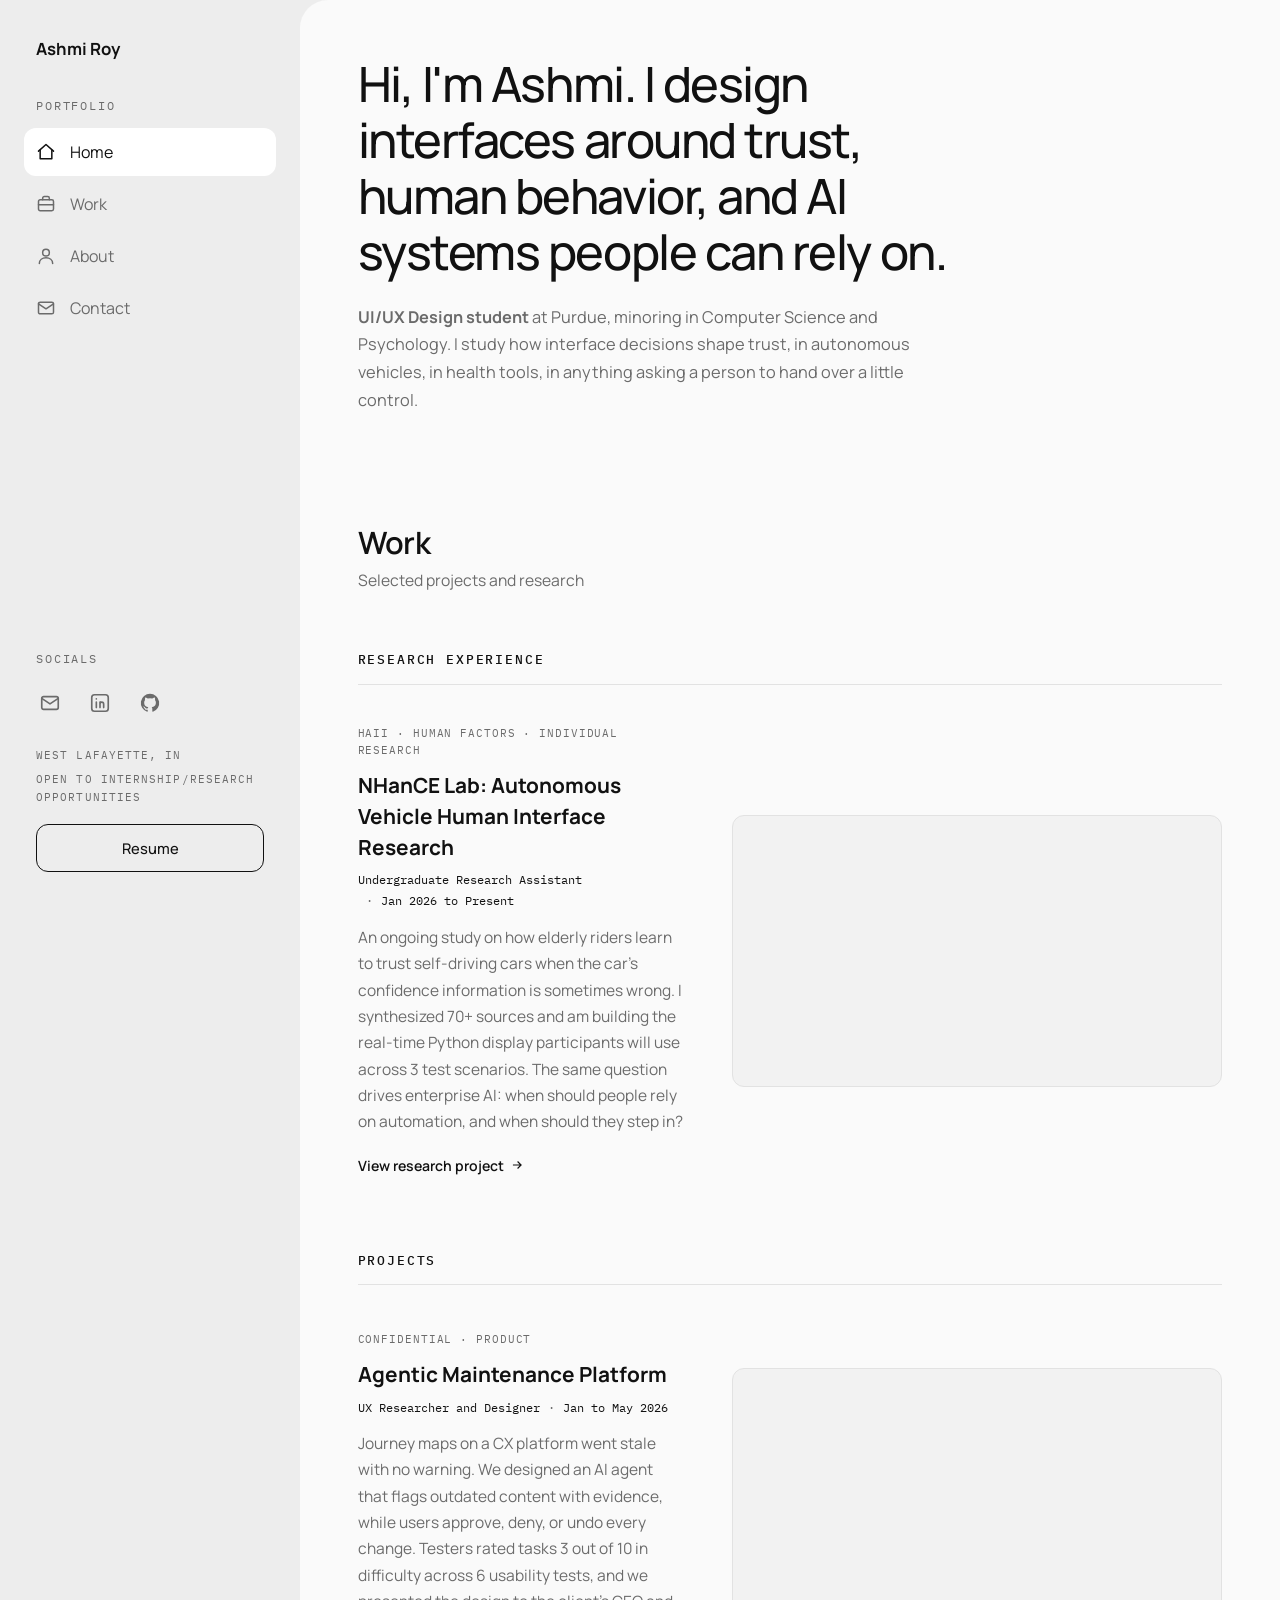
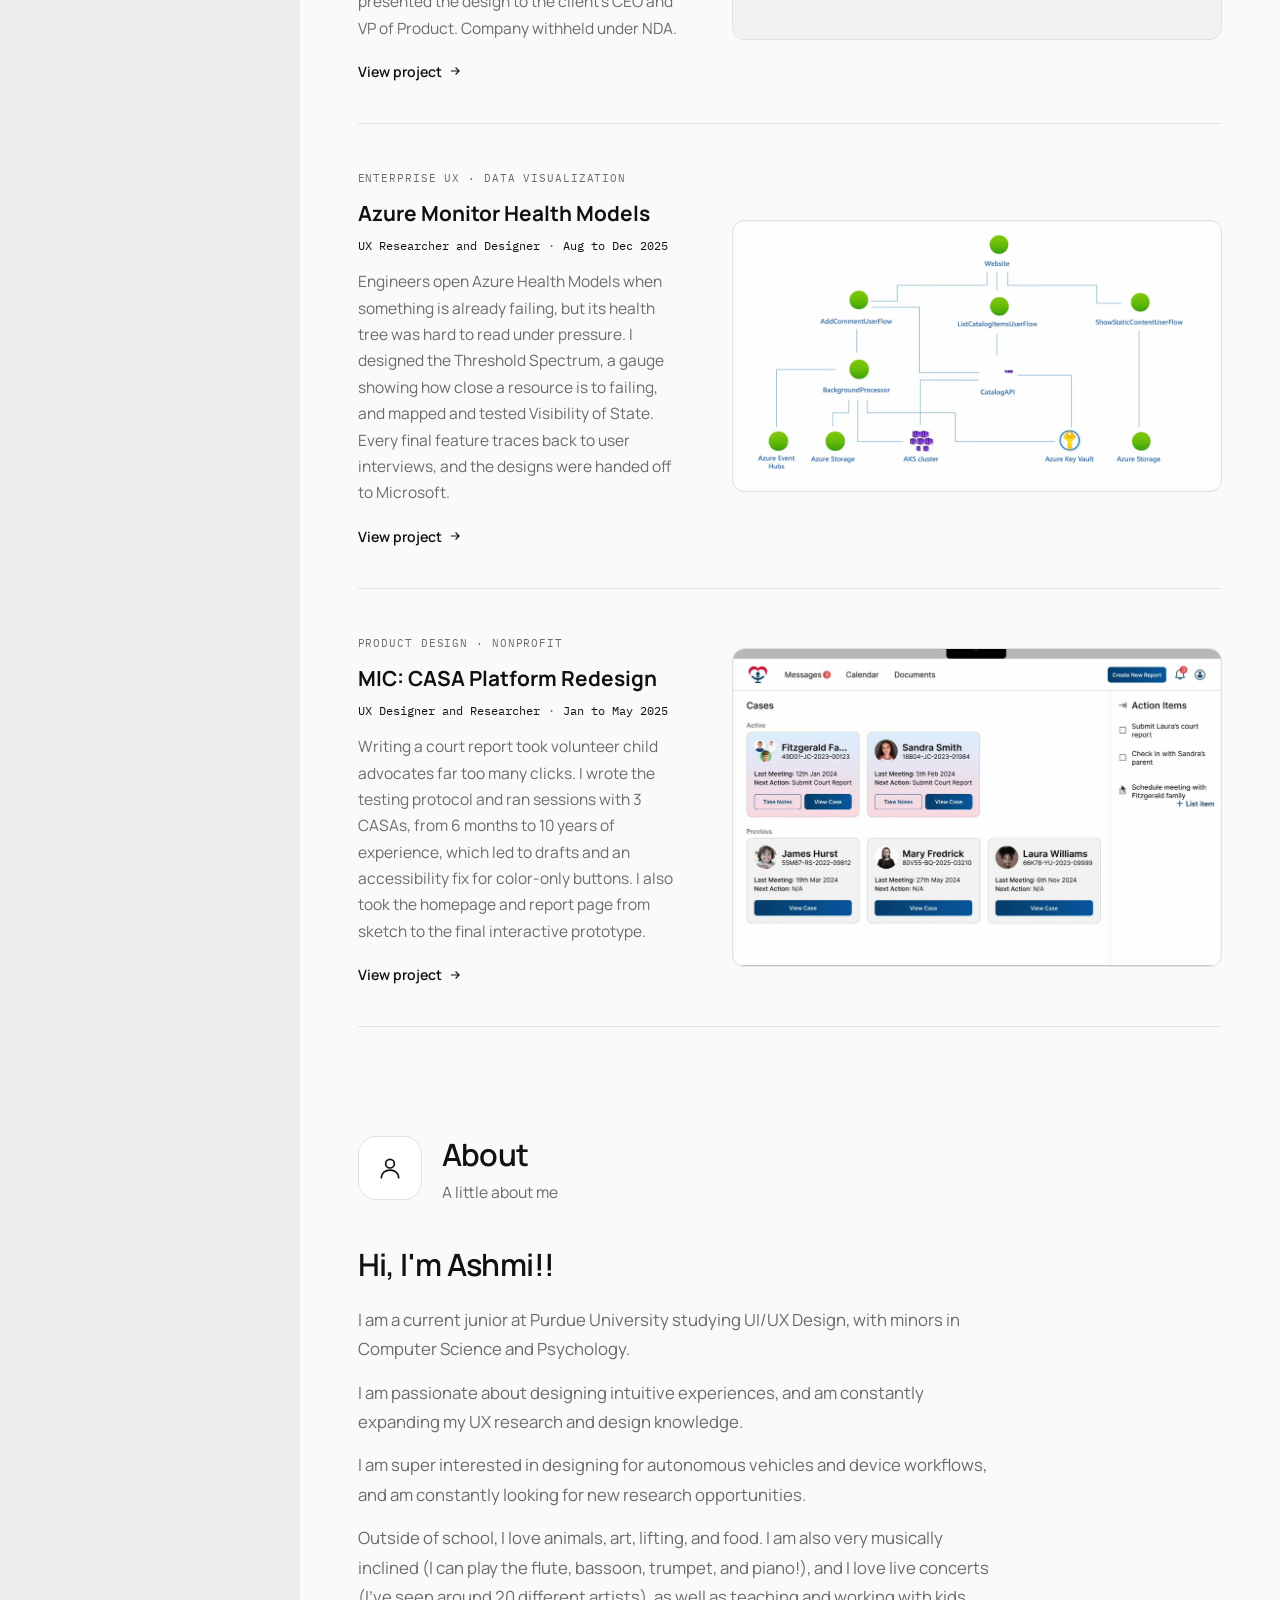
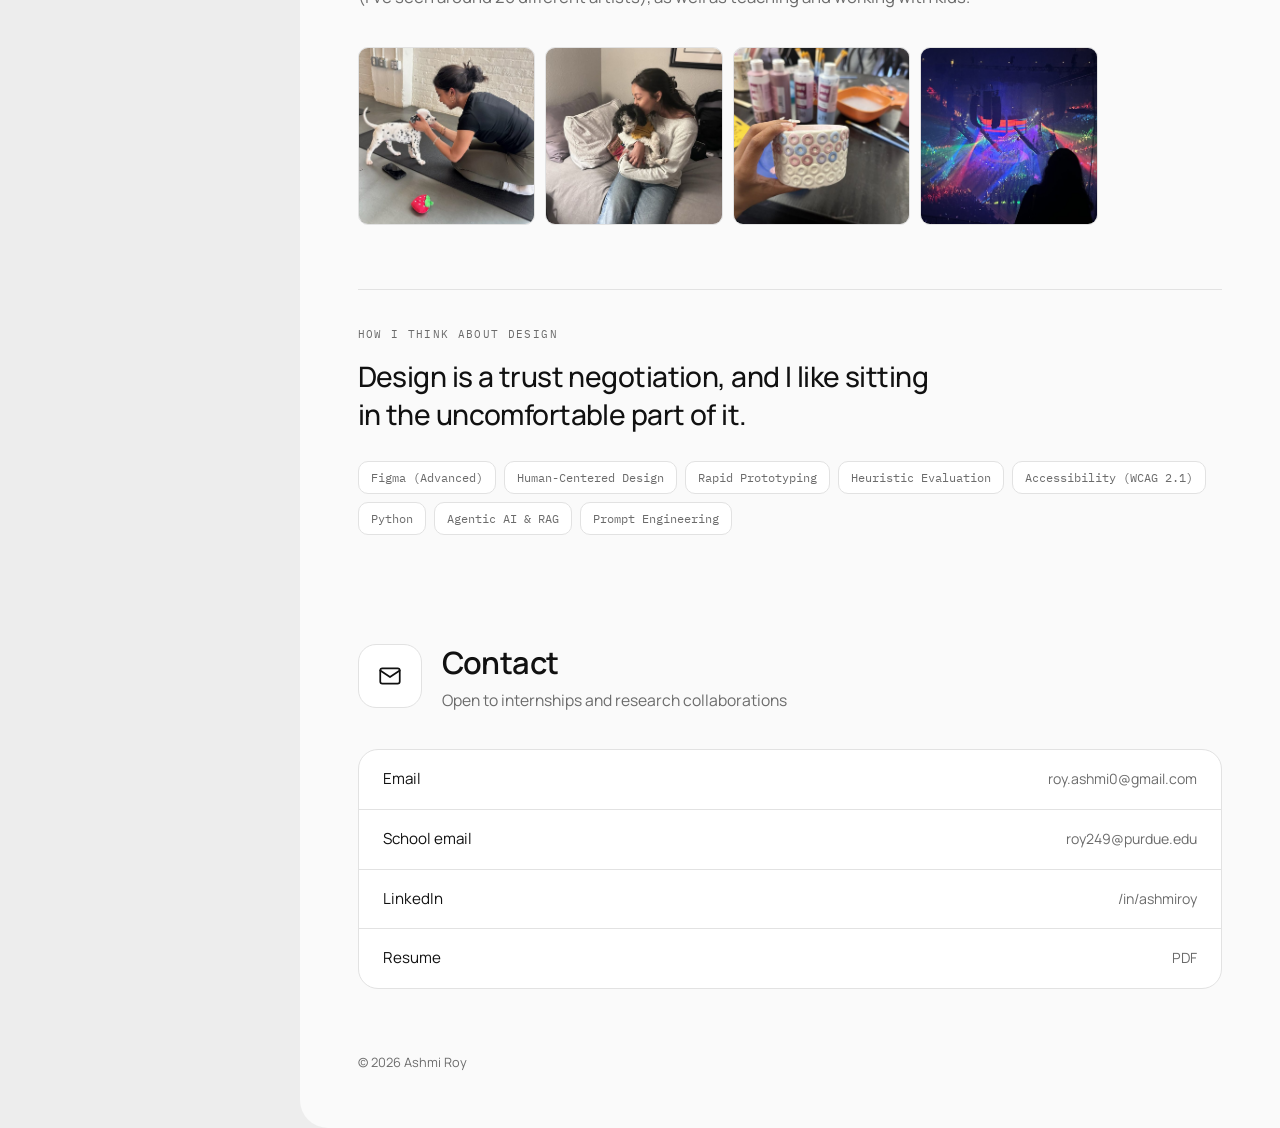
==== commit 29887949: "v48 ibm portfolio edits push on 10/03" ====
--- a/index.html
+++ b/index.html
@@ -4,7 +4,7 @@
 <meta charset="UTF-8">
 <meta name="viewport" content="width=device-width, initial-scale=1.0">
 <title>ashmi.design</title>
-<link rel="stylesheet" href="assets/styles.css">
+<link rel="stylesheet" href="assets/styles.css?v=49">
 </head>
 <body class="home">
 <div class="shell">
@@ -54,7 +54,8 @@
           <div class="work-text">
             <span class="tag">HAII · Human Factors · Individual Research</span>
             <h3>NHanCE Lab: Autonomous Vehicle Human Interface Research</h3>
-            <p>Studying how elderly riders read intent from autonomous vehicles, and where the interface has to earn trust before the car ever moves. Undergraduate research assistantship building a real-time HMI to visualize AV behavior, alongside a literature review on human trust in automation.</p>
+            <div class="work-meta"><span>Undergraduate Research Assistant</span><span>Jan 2026 to Present</span></div>
+            <p>An ongoing study on how elderly riders learn to trust self-driving cars when the car's confidence information is sometimes wrong. I synthesized 70+ sources and am building the real-time Python display participants will use across 3 test scenarios. The same question drives enterprise AI: when should people rely on automation, and when should they step in?</p>
             <span class="work-cta">View research project <svg viewBox="0 0 24 24" width="14" height="14" fill="none" stroke="currentColor" stroke-width="2"><path d="M5 12h14M13 6l6 6-6 6"/></svg></span>
           </div>
           <div class="work-img"><video src="assets/video/nhance-cover.mp4" poster="assets/img/nhance-dashboard-poster.jpg" autoplay muted loop playsinline preload="metadata" aria-label="Dashboard interface visualizing autonomous vehicle sensor data for the NHanCE Lab research"></video></div>
@@ -65,7 +66,8 @@
           <div class="work-text">
             <span class="tag">Confidential · Product</span>
             <h3>Agentic Maintenance Platform</h3>
-            <p>Redesigning journey map maintenance for a CX platform, with an agentic AI layer. Led end-to-end design of an AI-powered maintenance agent, from usability testing through a high-fidelity prototype that surfaces AI-generated insights teams can trust. Company withheld under NDA.</p>
+            <div class="work-meta"><span>UX Researcher and Designer</span><span>Jan to May 2026</span></div>
+            <p>Journey maps on a CX platform went stale with no warning. We designed an AI agent that flags outdated content with evidence, while users approve, deny, or undo every change. Testers rated tasks 3 out of 10 in difficulty across 6 usability tests, and we presented the design to the client's CEO and VP of Product. Company withheld under NDA.</p>
             <span class="work-cta">View project <svg viewBox="0 0 24 24" width="14" height="14" fill="none" stroke="currentColor" stroke-width="2"><path d="M5 12h14M13 6l6 6-6 6"/></svg></span>
           </div>
           <div class="work-img"><video src="assets/video/jt-ai-suggestions.mp4" poster="assets/img/jt-ai-suggestions-poster.jpg" autoplay muted loop playsinline preload="metadata" aria-label="Prototype of AI suggestions appearing inside a journey map"></video></div>
@@ -75,7 +77,8 @@
           <div class="work-text">
             <span class="tag">Enterprise UX · Data Visualization</span>
             <h3>Azure Monitor Health Models</h3>
-            <p>Making a dense cloud health tree easier to read for new and experienced users, when something is already going wrong. Team of seven with two Microsoft engineering sponsors. I designed the Threshold Spectrum and mapped and tested Visibility of State.</p>
+            <div class="work-meta"><span>UX Researcher and Designer</span><span>Aug to Dec 2025</span></div>
+            <p>Engineers open Azure Health Models when something is already failing, but its health tree was hard to read under pressure. I designed the Threshold Spectrum, a gauge showing how close a resource is to failing, and mapped and tested Visibility of State. Every final feature traces back to user interviews, and the designs were handed off to Microsoft.</p>
             <span class="work-cta">View project <svg viewBox="0 0 24 24" width="14" height="14" fill="none" stroke="currentColor" stroke-width="2"><path d="M5 12h14M13 6l6 6-6 6"/></svg></span>
           </div>
           <div class="work-img"><video src="assets/video/azure-cover.mp4" poster="assets/img/azure-cover-poster.jpg" autoplay muted loop playsinline preload="metadata" aria-label="Animated health model tree for Azure Monitor Health Models"></video></div>
@@ -85,7 +88,8 @@
           <div class="work-text">
             <span class="tag">Product Design · Nonprofit</span>
             <h3>MIC: CASA Platform Redesign</h3>
-            <p>Redesigning how Court Appointed Special Advocates write court reports, in a case management platform. I owned user testing and the testing protocol, and took the homepage and document page from sketch to final prototype.</p>
+            <div class="work-meta"><span>UX Designer and Researcher</span><span>Jan to May 2025</span></div>
+            <p>Writing a court report took volunteer child advocates far too many clicks. I wrote the testing protocol and ran sessions with 3 CASAs, from 6 months to 10 years of experience, which led to drafts and an accessibility fix for color-only buttons. I also took the homepage and report page from sketch to the final interactive prototype.</p>
             <span class="work-cta">View project <svg viewBox="0 0 24 24" width="14" height="14" fill="none" stroke="currentColor" stroke-width="2"><path d="M5 12h14M13 6l6 6-6 6"/></svg></span>
           </div>
           <div class="work-img" style="aspect-ratio:2162/1408;"><video src="assets/video/mic-cover.mp4" poster="assets/img/mic-cover-poster.jpg" autoplay muted loop playsinline preload="metadata" aria-label="Prototype of writing and submitting a court report in the MIC platform"></video></div>
@@ -143,6 +147,6 @@
   </main>
 </div>
 
-<script src="assets/script.js"></script>
+<script src="assets/script.js?v=49"></script>
 </body>
 </html>
--- a/assets/styles.css
+++ b/assets/styles.css
@@ -615,3 +615,39 @@
 .side-status{ padding:0 12px 18px; margin:0; font-family:'IBM Plex Mono', monospace; font-size:.68rem; line-height:1.6; letter-spacing:.1em; text-transform:uppercase; color:var(--ink-soft); }
 .side-foot{ padding-bottom:6px; }
 @media (max-width:900px){ .side-status{ padding:0; max-width:24ch; } .side-foot{ display:none; } }
+
+/* v40: homepage meta line */
+.work-meta{ display:flex; flex-wrap:wrap; gap:4px 0; font-family:'IBM Plex Mono', monospace; font-size:.72rem; color:var(--ink); margin:-6px 0 14px; }
+.work-meta span + span::before{ content:"·"; color:var(--ink-soft); margin:0 8px; }
+
+/* v45: shared case study components */
+.cs-problem{ border-left:3px solid var(--accent); background:var(--accent-soft); border-radius:0 var(--radius) var(--radius) 0; padding:20px 24px; margin-top:24px; }
+.cs-problem .lab{ font-family:'IBM Plex Mono', monospace; font-size:.68rem; letter-spacing:.1em; text-transform:uppercase; color:var(--accent); margin-bottom:8px; }
+.cs-problem p{ font-family:'Manrope', sans-serif; font-weight:700; font-size:1.15rem; color:var(--ink); margin:0; line-height:1.5; max-width:none; }
+.cs-why{ display:grid; gap:0; border:1px solid var(--line); border-radius:var(--radius); background:var(--surface); overflow:hidden; margin-top:8px; }
+.cs-why-row{ display:grid; grid-template-columns:minmax(0,1fr) minmax(0,1fr); gap:24px; padding:18px 22px; border-top:1px solid var(--line); }
+.cs-why-row:first-child{ border-top:0; }
+.cs-why-row.head{ background:var(--surface-2); padding-block:10px; }
+.cs-why-row.head div{ font-family:'IBM Plex Mono', monospace; font-size:.66rem; letter-spacing:.1em; text-transform:uppercase; color:var(--ink-soft); }
+.cs-why-row b{ display:block; font-weight:700; font-size:.92rem; margin-bottom:4px; }
+.cs-why-row p{ margin:0; color:var(--ink-soft); font-size:.88rem; line-height:1.6; }
+.cs-why-row .src{ display:block; font-family:'IBM Plex Mono', monospace; font-size:.64rem; letter-spacing:.06em; text-transform:uppercase; color:var(--ink-soft); margin-top:8px; }
+.cs-stats{ display:grid; grid-template-columns:repeat(auto-fit, minmax(170px, 1fr)); gap:14px; margin:0 0 24px; }
+.cs-stat{ border:1px solid var(--line); border-radius:var(--radius); background:var(--surface); padding:18px 20px; }
+.cs-stat b{ display:block; font-size:1.6rem; font-weight:700; letter-spacing:-.02em; line-height:1.1; font-variant-numeric:tabular-nums; }
+.cs-stat span{ display:block; color:var(--ink-soft); font-size:.84rem; line-height:1.5; margin-top:6px; }
+.cs-reflection + .cs-reflection{ margin-top:16px; }
+@media (max-width:720px){ .cs-why-row{ grid-template-columns:1fr; gap:10px; } .cs-why-row.head{ display:none; } }
+
+/* v49: compact insight rows (finding to design) */
+.cs-insights{ display:grid; gap:10px; margin-top:8px; }
+.cs-insight{ display:grid; grid-template-columns:40px minmax(0,1fr) 20px minmax(0,1fr); gap:16px; align-items:center; border:1px solid var(--line); border-radius:var(--radius); background:var(--surface); padding:16px 20px; }
+.cs-insight .ic{ width:40px; height:40px; border-radius:10px; background:var(--surface-2); display:flex; align-items:center; justify-content:center; color:var(--ink); }
+.cs-insight .ic svg{ width:19px; height:19px; }
+.cs-insight .heard{ font-weight:600; font-size:.95rem; line-height:1.45; color:var(--ink); }
+.cs-insight .heard q{ quotes:"\201C" "\201D"; }
+.cs-insight .src{ display:block; font-family:'IBM Plex Mono', monospace; font-size:.62rem; letter-spacing:.08em; text-transform:uppercase; color:var(--ink-soft); margin-top:4px; font-weight:400; }
+.cs-insight .arrow{ color:var(--ink-soft); }
+.cs-insight .did{ font-size:.9rem; color:var(--ink-soft); line-height:1.5; }
+.cs-insight .did b{ display:block; color:var(--ink); font-weight:700; font-size:.92rem; }
+@media (max-width:720px){ .cs-insight{ grid-template-columns:40px minmax(0,1fr); } .cs-insight .arrow{ display:none; } .cs-insight .did{ grid-column:2; } }
